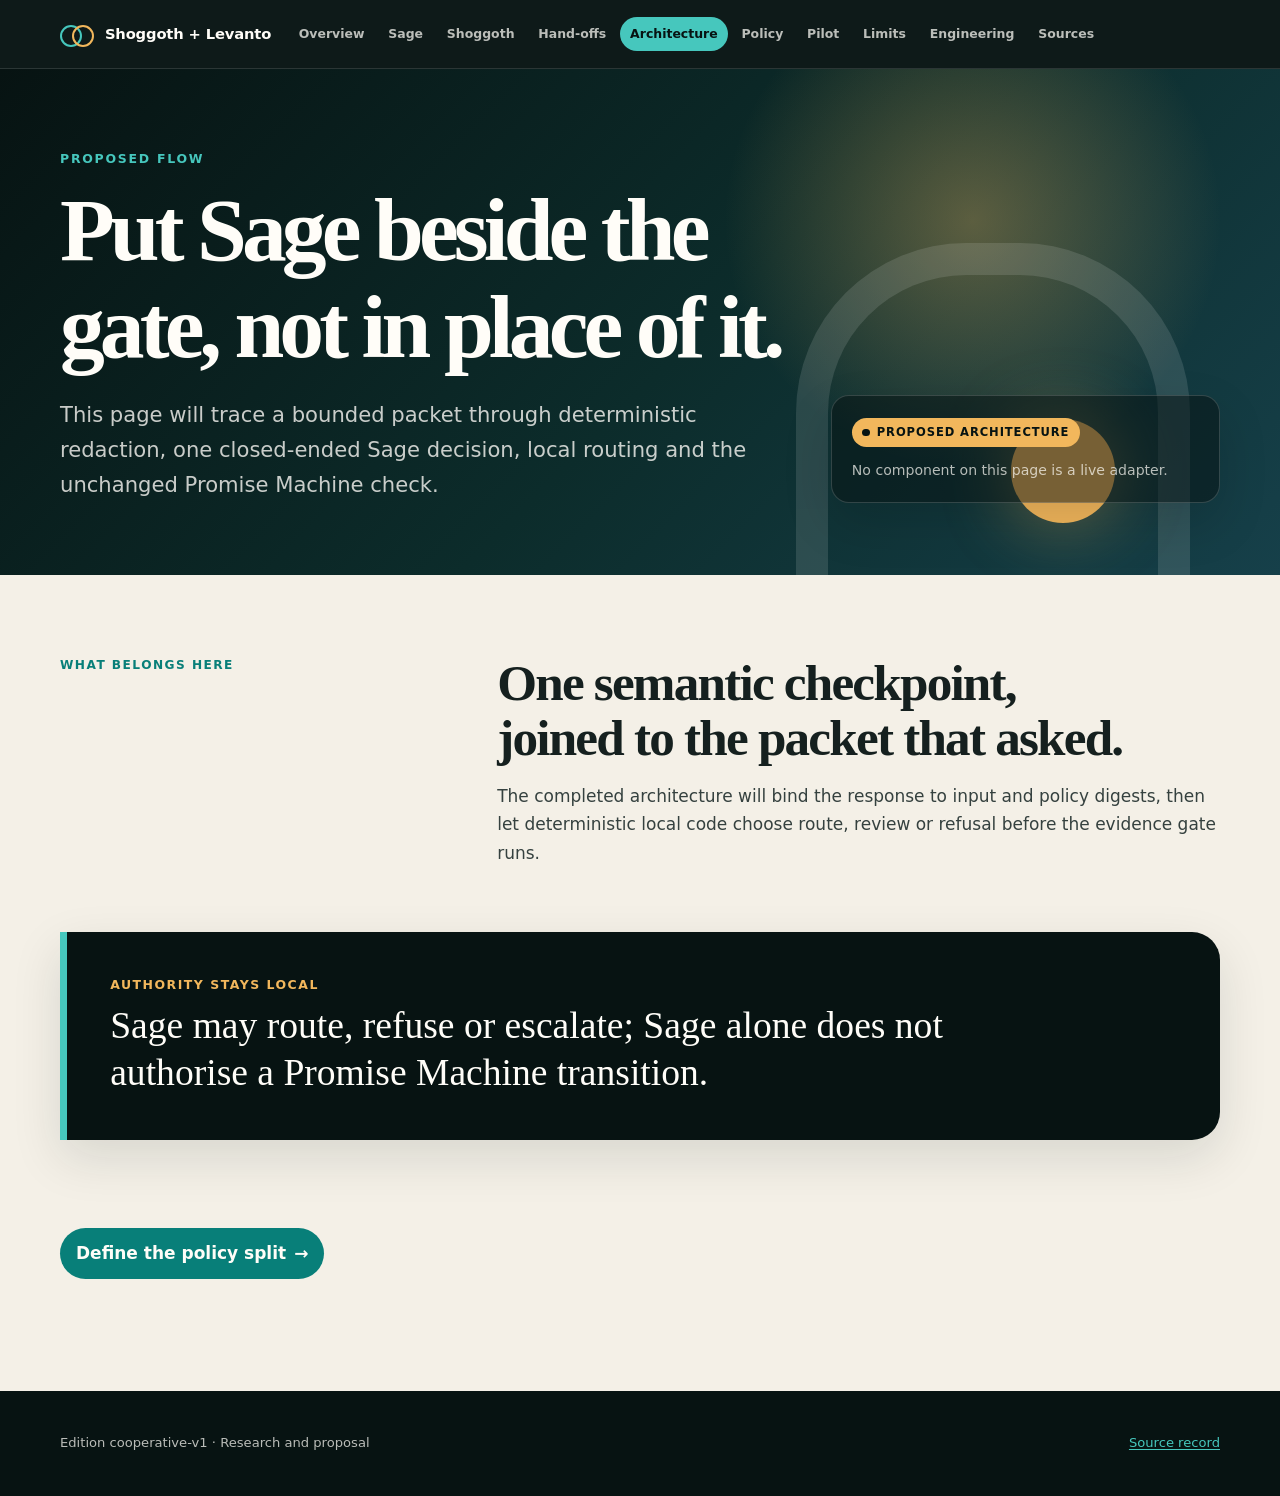
==== architecture.html @ da970187 "feat: establish source-bound cooperative site Add the static page contract, source and claim registr" ====
<!doctype html>
<html lang="en">
<head>
  <meta charset="utf-8">
  <meta name="viewport" content="width=device-width, initial-scale=1">
  <meta name="description" content="A proposed Sage checkpoint beside Shoggoth's evidence gates.">
  <meta name="theme-color" content="#071312">
  <title>Architecture | Shoggoth + Levanto</title>
  <link rel="stylesheet" href="assets/style.css?v=20260827">
</head>
<body data-page="architecture">
  <a class="skip-link" href="#main">Skip to content</a>
  <header class="site-header"><nav class="nav-shell" aria-label="Primary"><a class="brand" href="index.html"><span class="brand-mark" aria-hidden="true"></span><span>Shoggoth + Levanto</span></a><div class="nav-links"><a href="index.html">Overview</a><a href="sage.html">Sage</a><a href="shoggoth.html">Shoggoth</a><a href="handoffs.html">Hand-offs</a><a href="architecture.html" aria-current="page">Architecture</a><a href="policy.html">Policy</a><a href="pilot.html">Pilot</a><a href="limits.html">Limits</a><a href="engineering-primer.html">Engineering</a><a href="sources.html">Sources</a></div></nav></header>
  <main id="main">
    <section class="hero-shell"><div class="hero-grid"><div class="hero-copy"><p class="eyebrow">Proposed flow</p><h1>Put Sage beside the gate, not in place of it.</h1><p class="lede" data-claim="SHELL-ARCHITECTURE" data-status="proposed">This page will trace a bounded packet through deterministic redaction, one closed-ended Sage decision, local routing and the unchanged Promise Machine check.</p></div><aside class="status-stack" aria-label="Page status"><span class="status" data-status="proposed">Proposed architecture</span><p>No component on this page is a live adapter.</p></aside></div></section>
    <div class="page-body">
      <div class="intro-grid"><p class="section-kicker">What belongs here</p><div class="prose"><h2>One semantic checkpoint, joined to the packet that asked.</h2><p>The completed architecture will bind the response to input and policy digests, then let deterministic local code choose route, review or refusal before the evidence gate runs.</p></div></div>
      <aside class="boundary-callout"><strong>Authority stays local</strong><p>Sage may route, refuse or escalate; Sage alone does not authorise a Promise Machine transition.</p></aside>
      <a class="next-link" href="policy.html">Define the policy split</a>
    </div>
  </main>
  <footer class="site-footer"><div class="footer-shell"><p data-edition="cooperative-v1">Edition cooperative-v1 · Research and proposal</p><p><a href="sources.html">Source record</a></p></div></footer>
</body>
</html>
---- assets/style.css ----
:root {
  --night: #071312;
  --night-soft: #10211f;
  --ink: #15201f;
  --muted: #5b6764;
  --paper: #f4f0e7;
  --paper-deep: #e9e2d4;
  --white: #fffdf8;
  --aqua: #46c7bd;
  --aqua-dark: #087f79;
  --sky: #7fbfd1;
  --sun: #f2b75c;
  --coral: #dc735d;
  --line: rgba(21, 32, 31, 0.16);
  --shadow: 0 18px 50px rgba(18, 31, 29, 0.12);
  --radius-lg: 28px;
  --radius-md: 18px;
  --content: 1160px;
}

* {
  box-sizing: border-box;
}

html {
  scroll-behavior: smooth;
}

body {
  margin: 0;
  color: var(--ink);
  background: var(--paper);
  font-family: Inter, ui-sans-serif, system-ui, -apple-system, BlinkMacSystemFont,
    "Segoe UI", sans-serif;
  font-size: 17px;
  line-height: 1.65;
  text-rendering: optimizeLegibility;
}

a {
  color: var(--aqua-dark);
  text-underline-offset: 0.18em;
}

a:hover {
  text-decoration-thickness: 2px;
}

a:focus-visible,
button:focus-visible,
[tabindex]:focus-visible {
  outline: 3px solid var(--sun);
  outline-offset: 4px;
  border-radius: 4px;
}

.skip-link {
  position: fixed;
  z-index: 100;
  top: 0.75rem;
  left: 0.75rem;
  padding: 0.65rem 0.9rem;
  color: var(--night);
  background: var(--sun);
  border-radius: 999px;
  transform: translateY(-200%);
}

.skip-link:focus {
  transform: translateY(0);
}

.site-header {
  position: sticky;
  z-index: 20;
  top: 0;
  color: var(--white);
  background: rgba(7, 19, 18, 0.97);
  border-bottom: 1px solid rgba(255, 255, 255, 0.12);
  backdrop-filter: blur(14px);
}

.nav-shell {
  display: flex;
  align-items: center;
  gap: 1.1rem;
  width: min(calc(100% - 2rem), var(--content));
  min-height: 68px;
  margin: 0 auto;
}

.brand {
  display: inline-flex;
  flex: 0 0 auto;
  align-items: center;
  gap: 0.68rem;
  color: var(--white);
  font-size: 0.92rem;
  font-weight: 800;
  letter-spacing: -0.01em;
  text-decoration: none;
}

.brand-mark {
  position: relative;
  display: inline-block;
  width: 34px;
  height: 25px;
}

.brand-mark::before,
.brand-mark::after {
  position: absolute;
  top: 3px;
  width: 18px;
  height: 18px;
  content: "";
  border: 2px solid currentColor;
  border-radius: 50%;
}

.brand-mark::before {
  left: 0;
  color: var(--aqua);
}

.brand-mark::after {
  right: 0;
  color: var(--sun);
}

.nav-links {
  display: flex;
  flex: 1 1 auto;
  gap: 0.25rem;
  align-items: center;
  overflow-x: auto;
  padding: 0.55rem 0;
  scrollbar-width: thin;
}

.nav-links a {
  flex: 0 0 auto;
  padding: 0.42rem 0.62rem;
  color: rgba(255, 253, 248, 0.72);
  border-radius: 999px;
  font-size: 0.78rem;
  font-weight: 700;
  text-decoration: none;
}

.nav-links a:hover {
  color: var(--white);
  background: rgba(255, 255, 255, 0.08);
}

.nav-links a[aria-current="page"] {
  color: var(--night);
  background: var(--aqua);
}

.hero-shell {
  position: relative;
  isolation: isolate;
  overflow: hidden;
  color: var(--white);
  background:
    radial-gradient(circle at 76% 30%, rgba(242, 183, 92, 0.34), transparent 24%),
    linear-gradient(135deg, #071312 0%, #0c2c2b 54%, #16404a 100%);
}

.hero-shell::before {
  position: absolute;
  z-index: -1;
  right: 7%;
  bottom: -110px;
  width: 330px;
  height: 410px;
  content: "";
  border: 32px solid rgba(255, 253, 248, 0.12);
  border-bottom: 0;
  border-radius: 170px 170px 0 0;
}

.hero-shell::after {
  position: absolute;
  z-index: -1;
  right: 165px;
  bottom: 52px;
  width: 104px;
  height: 104px;
  content: "";
  background: var(--sun);
  border-radius: 50%;
  box-shadow: 0 0 70px rgba(242, 183, 92, 0.45);
}

.hero-grid {
  display: grid;
  grid-template-columns: minmax(0, 1.3fr) minmax(230px, 0.7fr);
  gap: 3rem;
  align-items: end;
  width: min(calc(100% - 2rem), var(--content));
  min-height: 500px;
  margin: 0 auto;
  padding: 5rem 0 4.5rem;
}

.hero-copy {
  max-width: 760px;
}

.eyebrow {
  margin: 0 0 0.8rem;
  color: var(--aqua);
  font-size: 0.78rem;
  font-weight: 850;
  letter-spacing: 0.14em;
  text-transform: uppercase;
}

h1,
h2,
h3 {
  font-family: Georgia, "Times New Roman", serif;
  font-weight: 650;
  line-height: 1.08;
  text-wrap: balance;
}

h1 {
  max-width: 860px;
  margin: 0;
  font-size: clamp(3rem, 7vw, 6.6rem);
  letter-spacing: -0.055em;
}

h2 {
  margin: 0 0 1rem;
  font-size: clamp(2rem, 4vw, 3.5rem);
  letter-spacing: -0.035em;
}

h3 {
  margin: 0 0 0.55rem;
  font-size: 1.35rem;
}

.lede {
  max-width: 720px;
  margin: 1.4rem 0 0;
  color: rgba(255, 253, 248, 0.78);
  font-size: clamp(1.08rem, 2vw, 1.32rem);
}

.status-stack {
  align-self: end;
  padding: 1.25rem;
  background: rgba(7, 19, 18, 0.52);
  border: 1px solid rgba(255, 255, 255, 0.16);
  border-radius: var(--radius-md);
  box-shadow: 0 20px 50px rgba(0, 0, 0, 0.14);
}

.status-stack p {
  margin: 0.7rem 0 0;
  color: rgba(255, 253, 248, 0.7);
  font-size: 0.88rem;
}

.status {
  display: inline-flex;
  align-items: center;
  gap: 0.42rem;
  padding: 0.34rem 0.66rem;
  color: var(--night);
  background: var(--sun);
  border-radius: 999px;
  font-size: 0.72rem;
  font-weight: 850;
  letter-spacing: 0.08em;
  text-transform: uppercase;
}

.status::before {
  width: 0.48rem;
  height: 0.48rem;
  content: "";
  background: currentColor;
  border-radius: 50%;
}

.page-body {
  width: min(calc(100% - 2rem), var(--content));
  margin: 0 auto;
  padding: 5rem 0 7rem;
}

.intro-grid {
  display: grid;
  grid-template-columns: minmax(0, 0.7fr) minmax(0, 1.3fr);
  gap: 3rem;
  align-items: start;
}

.section-kicker {
  margin: 0;
  color: var(--aqua-dark);
  font-size: 0.76rem;
  font-weight: 850;
  letter-spacing: 0.12em;
  text-transform: uppercase;
}

.prose {
  max-width: 760px;
}

.prose > :first-child {
  margin-top: 0;
}

.prose p {
  color: #35413f;
}

.boundary-callout {
  margin: 3rem 0;
  padding: clamp(1.5rem, 4vw, 2.7rem);
  color: var(--white);
  background: var(--night);
  border-left: 7px solid var(--aqua);
  border-radius: 0 var(--radius-lg) var(--radius-lg) 0;
  box-shadow: var(--shadow);
}

.boundary-callout strong {
  display: block;
  margin-bottom: 0.45rem;
  color: var(--sun);
  font-size: 0.78rem;
  letter-spacing: 0.12em;
  text-transform: uppercase;
}

.boundary-callout p {
  max-width: 900px;
  margin: 0;
  font-family: Georgia, "Times New Roman", serif;
  font-size: clamp(1.45rem, 3vw, 2.35rem);
  line-height: 1.25;
}

.card-grid {
  display: grid;
  grid-template-columns: repeat(3, minmax(0, 1fr));
  gap: 1rem;
  margin-top: 2rem;
}

.card {
  min-height: 190px;
  padding: 1.45rem;
  background: var(--white);
  border: 1px solid var(--line);
  border-radius: var(--radius-md);
  box-shadow: 0 8px 24px rgba(21, 32, 31, 0.05);
}

.card p {
  margin: 0;
  color: var(--muted);
  font-size: 0.94rem;
}

.card-index {
  display: inline-flex;
  width: 2rem;
  height: 2rem;
  align-items: center;
  justify-content: center;
  margin-bottom: 1.4rem;
  color: var(--night);
  background: var(--paper-deep);
  border-radius: 50%;
  font-size: 0.74rem;
  font-weight: 850;
}

.next-link {
  display: inline-flex;
  align-items: center;
  gap: 0.5rem;
  margin-top: 2.5rem;
  padding: 0.72rem 1rem;
  color: var(--white);
  background: var(--aqua-dark);
  border-radius: 999px;
  font-weight: 800;
  text-decoration: none;
}

.next-link::after {
  content: "→";
}

.site-footer {
  color: rgba(255, 253, 248, 0.72);
  background: var(--night);
}

.footer-shell {
  display: flex;
  justify-content: space-between;
  gap: 2rem;
  width: min(calc(100% - 2rem), var(--content));
  margin: 0 auto;
  padding: 2.6rem 0;
  font-size: 0.82rem;
}

.footer-shell p {
  margin: 0;
}

.footer-shell a {
  color: var(--aqua);
}

@media (max-width: 900px) {
  .nav-shell {
    align-items: flex-start;
    flex-direction: column;
    gap: 0;
    padding-top: 0.75rem;
  }

  .nav-links {
    width: 100%;
  }

  .hero-grid,
  .intro-grid {
    grid-template-columns: 1fr;
  }

  .hero-grid {
    min-height: 0;
    padding: 4rem 0;
  }

  .status-stack {
    max-width: 420px;
  }

  .card-grid {
    grid-template-columns: 1fr 1fr;
  }
}

@media (max-width: 620px) {
  body {
    font-size: 16px;
  }

  .hero-shell::before {
    right: -110px;
  }

  .hero-shell::after {
    right: 20px;
  }

  .page-body {
    padding: 3.5rem 0 5rem;
  }

  .card-grid {
    grid-template-columns: 1fr;
  }

  .footer-shell {
    align-items: flex-start;
    flex-direction: column;
  }
}

@media (prefers-reduced-motion: reduce) {
  html {
    scroll-behavior: auto;
  }
}

@media print {
  :root {
    --paper: #ffffff;
  }

  body {
    color: #000000;
    background: #ffffff;
    font-size: 11pt;
  }

  .site-header,
  .skip-link,
  .next-link {
    display: none;
  }

  .hero-shell {
    color: #000000;
    background: #ffffff;
    border-bottom: 2px solid #000000;
  }

  .hero-shell::before,
  .hero-shell::after {
    display: none;
  }

  .hero-grid {
    min-height: 0;
    padding: 1.5rem 0;
  }

  .lede,
  .status-stack p {
    color: #222222;
  }

  .status-stack,
  .card,
  .boundary-callout {
    color: #000000;
    background: #ffffff;
    border: 1px solid #555555;
    box-shadow: none;
  }

  .boundary-callout strong,
  .footer-shell a {
    color: #000000;
  }

  .site-footer {
    color: #000000;
    background: #ffffff;
    border-top: 1px solid #555555;
  }

  a {
    color: #000000;
  }
}
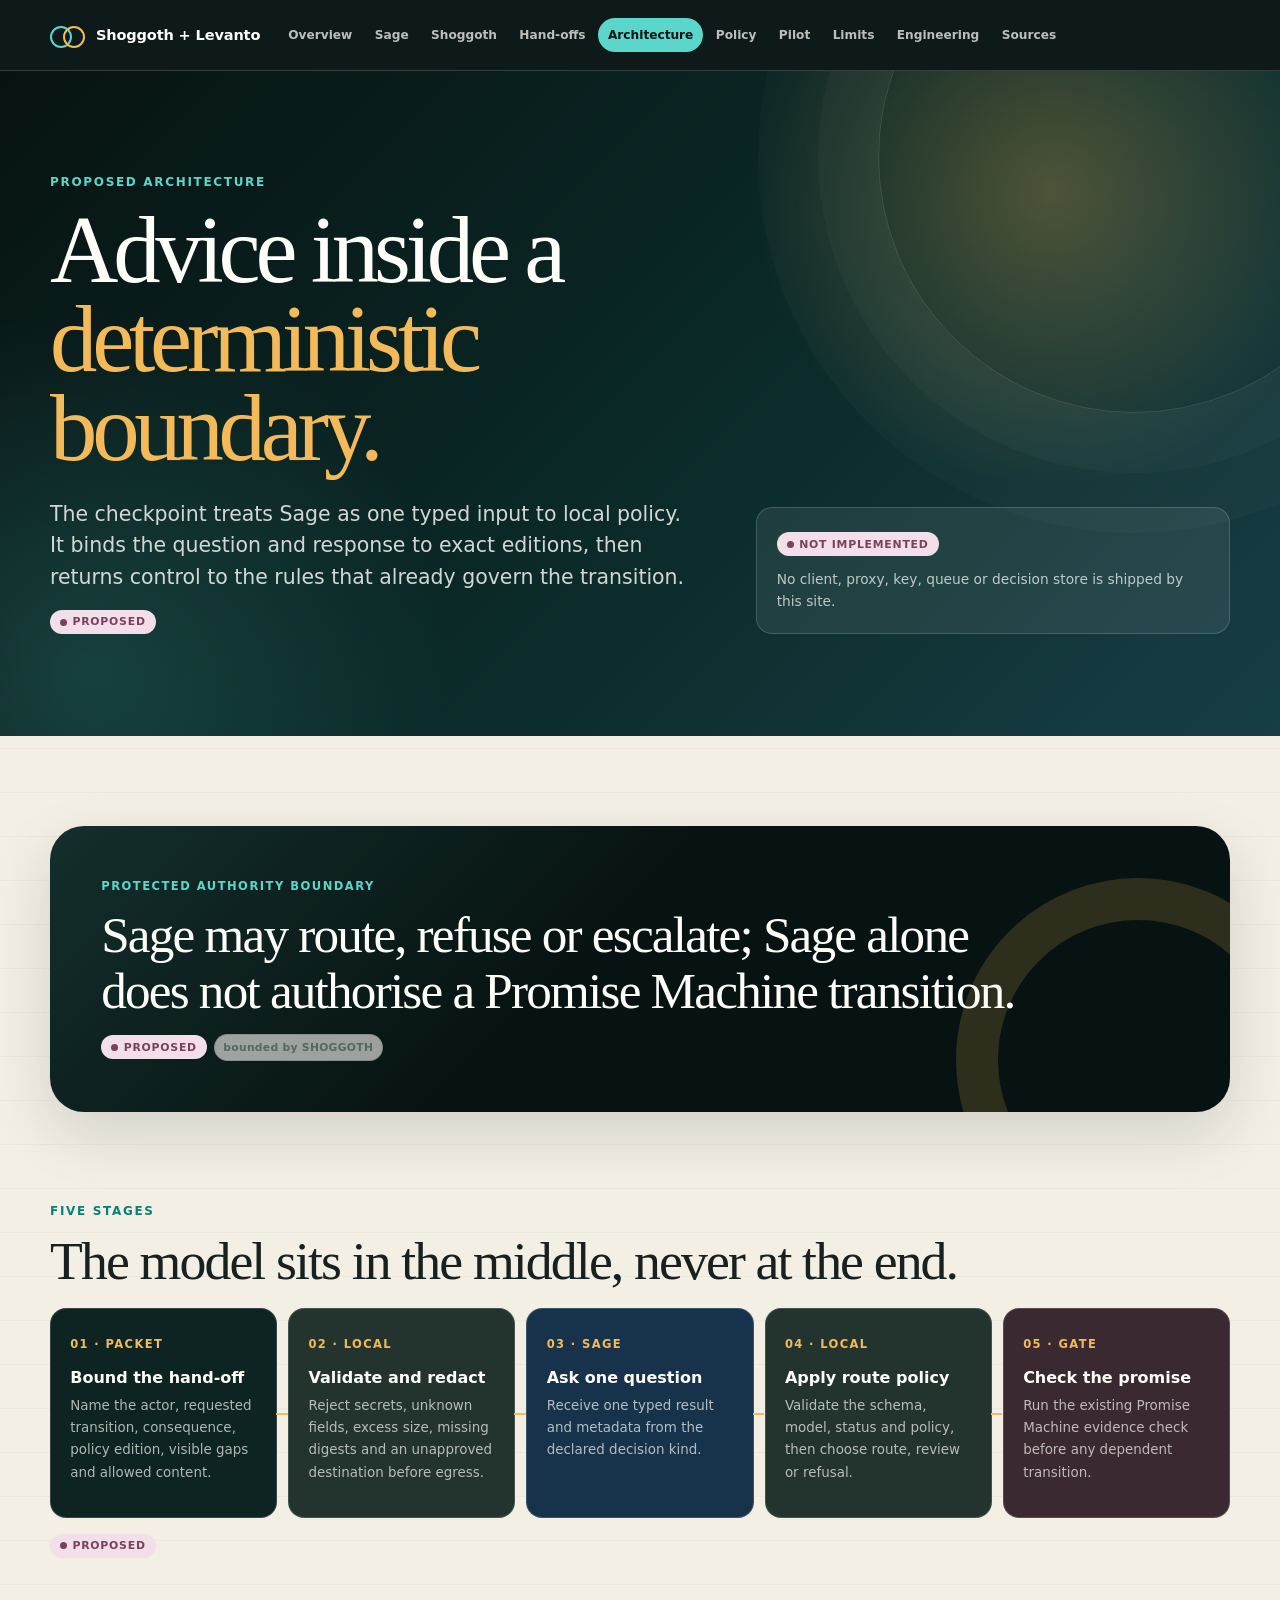
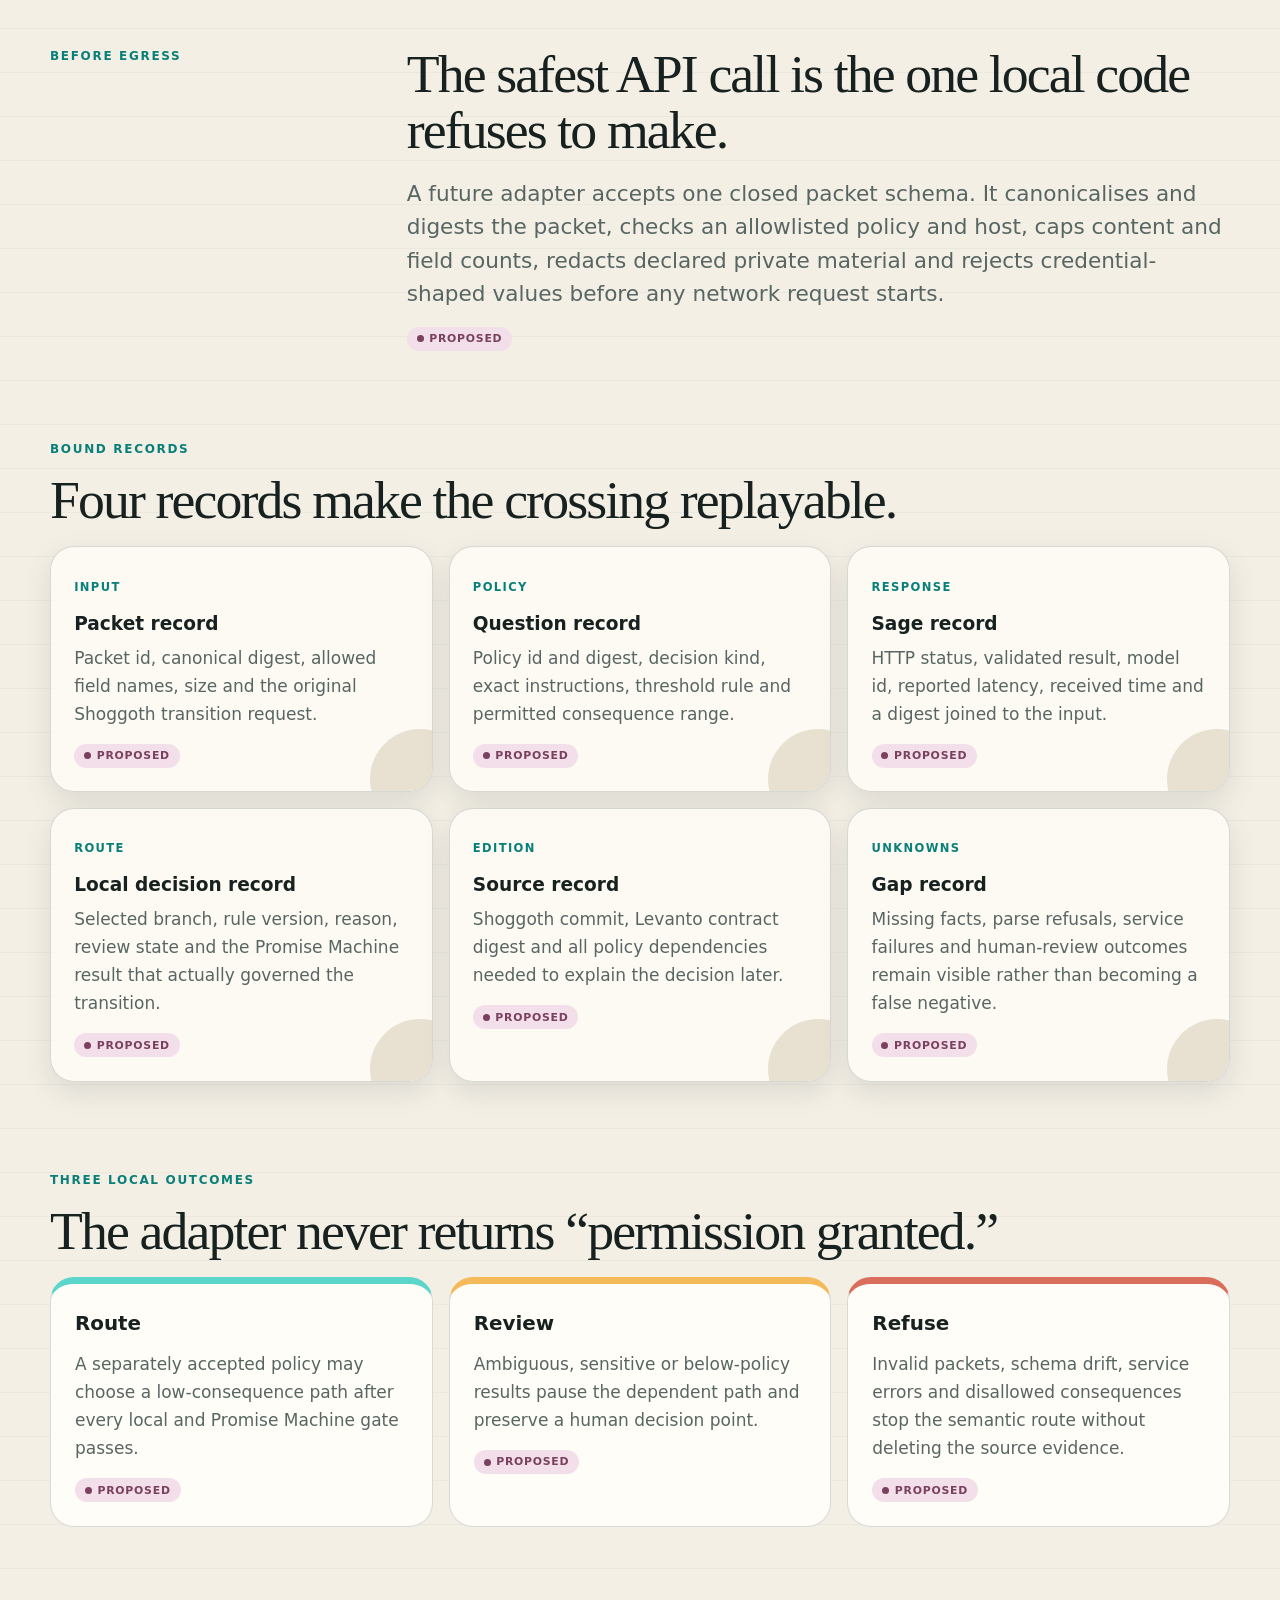
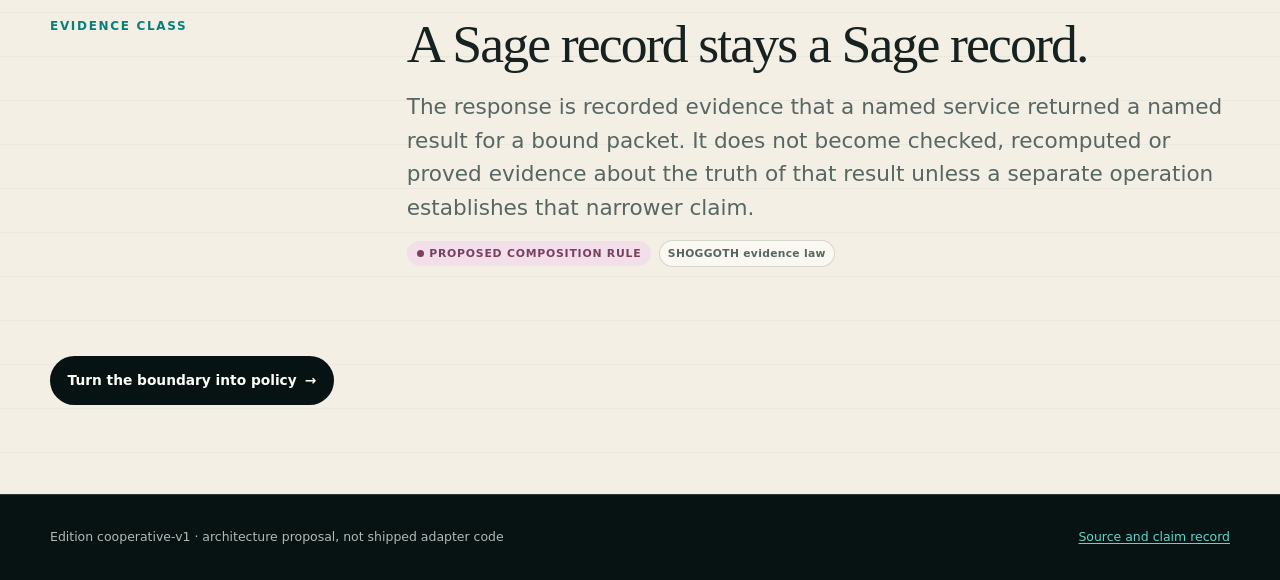
==== commit f87e546e: "site: publish the cooperative Shoggoth and Levanto edition Co-authored-by: Shoggoth <shoggoth@wildca" ====
--- a/architecture.html
+++ b/architecture.html
@@ -3,22 +3,159 @@
 <head>
   <meta charset="utf-8">
   <meta name="viewport" content="width=device-width, initial-scale=1">
-  <meta name="description" content="A proposed Sage checkpoint beside Shoggoth's evidence gates.">
+  <meta name="description" content="A proposed advisory Sage checkpoint that preserves Shoggoth's Promise Machine authority.">
   <meta name="theme-color" content="#071312">
-  <title>Architecture | Shoggoth + Levanto</title>
-  <link rel="stylesheet" href="assets/style.css?v=20260827">
+  <meta property="og:type" content="website">
+  <meta property="og:site_name" content="Shoggoth + Levanto">
+  <meta property="og:title" content="Shoggoth + Levanto">
+  <meta property="og:description" content="A second opinion. Not a second authority.">
+  <meta property="og:url" content="https://laurenceday.github.io/shoggoth-and-levanto/architecture.html">
+  <meta property="og:image" content="https://laurenceday.github.io/shoggoth-and-levanto/assets/generated/social-preview.webp">
+  <meta property="og:image:width" content="1200">
+  <meta property="og:image:height" content="630">
+  <meta property="og:image:alt" content="Shoggoth and Levanto meet at a cooperative threshold">
+  <meta name="twitter:card" content="summary_large_image">
+  <meta name="twitter:title" content="Shoggoth + Levanto">
+  <meta name="twitter:description" content="A second opinion. Not a second authority.">
+  <meta name="twitter:image" content="https://laurenceday.github.io/shoggoth-and-levanto/assets/generated/social-preview.webp">
+  <link rel="canonical" href="https://laurenceday.github.io/shoggoth-and-levanto/architecture.html">
+  <title>Architecture | Advice inside a deterministic boundary</title>
+  <link rel="stylesheet" href="assets/style.css?v=20260827-3">
 </head>
 <body data-page="architecture">
   <a class="skip-link" href="#main">Skip to content</a>
-  <header class="site-header"><nav class="nav-shell" aria-label="Primary"><a class="brand" href="index.html"><span class="brand-mark" aria-hidden="true"></span><span>Shoggoth + Levanto</span></a><div class="nav-links"><a href="index.html">Overview</a><a href="sage.html">Sage</a><a href="shoggoth.html">Shoggoth</a><a href="handoffs.html">Hand-offs</a><a href="architecture.html" aria-current="page">Architecture</a><a href="policy.html">Policy</a><a href="pilot.html">Pilot</a><a href="limits.html">Limits</a><a href="engineering-primer.html">Engineering</a><a href="sources.html">Sources</a></div></nav></header>
+  <header class="site-header">
+    <nav class="nav-shell" aria-label="Primary">
+      <a class="brand" href="index.html"><span class="brand-mark" aria-hidden="true"></span><span>Shoggoth + Levanto</span></a>
+      <div class="nav-links">
+        <a href="index.html">Overview</a><a href="sage.html">Sage</a><a href="shoggoth.html">Shoggoth</a><a href="handoffs.html">Hand-offs</a><a href="architecture.html" aria-current="page">Architecture</a><a href="policy.html">Policy</a><a href="pilot.html">Pilot</a><a href="limits.html">Limits</a><a href="engineering-primer.html">Engineering</a><a href="sources.html">Sources</a>
+      </div>
+    </nav>
+  </header>
   <main id="main">
-    <section class="hero-shell"><div class="hero-grid"><div class="hero-copy"><p class="eyebrow">Proposed flow</p><h1>Put Sage beside the gate, not in place of it.</h1><p class="lede" data-claim="SHELL-ARCHITECTURE" data-status="proposed">This page will trace a bounded packet through deterministic redaction, one closed-ended Sage decision, local routing and the unchanged Promise Machine check.</p></div><aside class="status-stack" aria-label="Page status"><span class="status" data-status="proposed">Proposed architecture</span><p>No component on this page is a live adapter.</p></aside></div></section>
+    <section class="hero-shell">
+      <div class="hero-grid">
+        <div class="hero-copy">
+          <p class="eyebrow">Proposed architecture</p>
+          <h1>Advice inside a <em>deterministic boundary.</em></h1>
+          <p class="lede claim" data-claim="ARCH-THESIS" data-status="proposed">The checkpoint treats Sage as one typed input to local policy. It binds the question and response to exact editions, then returns control to the rules that already govern the transition.</p>
+          <div class="claim-meta"><span class="status" data-status="proposed">Proposed</span></div>
+        </div>
+        <aside class="status-stack" aria-label="Page status">
+          <span class="status" data-status="proposed">Not implemented</span>
+          <p>No client, proxy, key, queue or decision store is shipped by this site.</p>
+        </aside>
+      </div>
+    </section>
+
     <div class="page-body">
-      <div class="intro-grid"><p class="section-kicker">What belongs here</p><div class="prose"><h2>One semantic checkpoint, joined to the packet that asked.</h2><p>The completed architecture will bind the response to input and policy digests, then let deterministic local code choose route, review or refusal before the evidence gate runs.</p></div></div>
-      <aside class="boundary-callout"><strong>Authority stays local</strong><p>Sage may route, refuse or escalate; Sage alone does not authorise a Promise Machine transition.</p></aside>
-      <a class="next-link" href="policy.html">Define the policy split</a>
+      <aside class="boundary-callout claim" id="authority-boundary" data-claim="ARCH-AUTHORITY" data-status="proposed">
+        <strong>Protected authority boundary</strong>
+        <p>Sage may route, refuse or escalate; Sage alone does not authorise a Promise Machine transition.</p>
+        <div class="claim-meta"><span class="status" data-status="proposed">Proposed</span><a class="source-chip" href="sources.html#src-SHOGGOTH">bounded by SHOGGOTH</a></div>
+      </aside>
+
+      <section>
+        <div class="section-heading">
+          <p class="section-kicker">Five stages</p>
+          <h2>The model sits in the middle, never at the end.</h2>
+        </div>
+        <div class="flow claim" data-claim="ARCH-FLOW" data-status="proposed">
+          <article class="flow-step"><span class="card-index">01 · Packet</span><h3>Bound the hand-off</h3><p>Name the actor, requested transition, consequence, policy edition, visible gaps and allowed content.</p></article>
+          <article class="flow-step local"><span class="card-index">02 · Local</span><h3>Validate and redact</h3><p>Reject secrets, unknown fields, excess size, missing digests and an unapproved destination before egress.</p></article>
+          <article class="flow-step sage"><span class="card-index">03 · Sage</span><h3>Ask one question</h3><p>Receive one typed result and metadata from the declared decision kind.</p></article>
+          <article class="flow-step local"><span class="card-index">04 · Local</span><h3>Apply route policy</h3><p>Validate the schema, model, status and policy, then choose route, review or refusal.</p></article>
+          <article class="flow-step authority"><span class="card-index">05 · Gate</span><h3>Check the promise</h3><p>Run the existing Promise Machine evidence check before any dependent transition.</p></article>
+        </div>
+        <div class="claim-meta"><span class="status" data-status="proposed">Proposed</span></div>
+      </section>
+
+      <section class="section-grid">
+        <p class="section-kicker">Before egress</p>
+        <div class="prose claim" data-claim="ARCH-PREPROCESS" data-status="proposed">
+          <h2>The safest API call is the one local code refuses to make.</h2>
+          <p class="big-copy">A future adapter accepts one closed packet schema. It canonicalises and digests the packet, checks an allowlisted policy and host, caps content and field counts, redacts declared private material and rejects credential-shaped values before any network request starts.</p>
+          <div class="claim-meta"><span class="status" data-status="proposed">Proposed</span></div>
+        </div>
+      </section>
+
+      <section>
+        <div class="section-heading">
+          <p class="section-kicker">Bound records</p>
+          <h2>Four records make the crossing replayable.</h2>
+        </div>
+        <div class="card-grid">
+          <article class="card claim" data-claim="ARCH-INPUT-RECORD" data-status="proposed">
+            <span class="card-index">Input</span><h3>Packet record</h3>
+            <p>Packet id, canonical digest, allowed field names, size and the original Shoggoth transition request.</p>
+            <div class="claim-meta"><span class="status" data-status="proposed">Proposed</span></div>
+          </article>
+          <article class="card claim" data-claim="ARCH-POLICY-RECORD" data-status="proposed">
+            <span class="card-index">Policy</span><h3>Question record</h3>
+            <p>Policy id and digest, decision kind, exact instructions, threshold rule and permitted consequence range.</p>
+            <div class="claim-meta"><span class="status" data-status="proposed">Proposed</span></div>
+          </article>
+          <article class="card claim" data-claim="ARCH-RESPONSE-RECORD" data-status="proposed">
+            <span class="card-index">Response</span><h3>Sage record</h3>
+            <p>HTTP status, validated result, model id, reported latency, received time and a digest joined to the input.</p>
+            <div class="claim-meta"><span class="status" data-status="proposed">Proposed</span></div>
+          </article>
+          <article class="card claim" data-claim="ARCH-ROUTE-RECORD" data-status="proposed">
+            <span class="card-index">Route</span><h3>Local decision record</h3>
+            <p>Selected branch, rule version, reason, review state and the Promise Machine result that actually governed the transition.</p>
+            <div class="claim-meta"><span class="status" data-status="proposed">Proposed</span></div>
+          </article>
+          <article class="card claim" data-claim="ARCH-SOURCE-RECORD" data-status="proposed">
+            <span class="card-index">Edition</span><h3>Source record</h3>
+            <p>Shoggoth commit, Levanto contract digest and all policy dependencies needed to explain the decision later.</p>
+            <div class="claim-meta"><span class="status" data-status="proposed">Proposed</span></div>
+          </article>
+          <article class="card claim" data-claim="ARCH-GAP-RECORD" data-status="proposed">
+            <span class="card-index">Unknowns</span><h3>Gap record</h3>
+            <p>Missing facts, parse refusals, service failures and human-review outcomes remain visible rather than becoming a false negative.</p>
+            <div class="claim-meta"><span class="status" data-status="proposed">Proposed</span></div>
+          </article>
+        </div>
+      </section>
+
+      <section>
+        <div class="section-heading">
+          <p class="section-kicker">Three local outcomes</p>
+          <h2>The adapter never returns “permission granted.”</h2>
+        </div>
+        <div class="route-grid">
+          <article class="route route claim" data-claim="ARCH-ROUTE" data-status="proposed">
+            <h3>Route</h3>
+            <p>A separately accepted policy may choose a low-consequence path after every local and Promise Machine gate passes.</p>
+            <div class="claim-meta"><span class="status" data-status="proposed">Proposed</span></div>
+          </article>
+          <article class="route review claim" data-claim="ARCH-REVIEW" data-status="proposed">
+            <h3>Review</h3>
+            <p>Ambiguous, sensitive or below-policy results pause the dependent path and preserve a human decision point.</p>
+            <div class="claim-meta"><span class="status" data-status="proposed">Proposed</span></div>
+          </article>
+          <article class="route refuse claim" data-claim="ARCH-REFUSE" data-status="proposed">
+            <h3>Refuse</h3>
+            <p>Invalid packets, schema drift, service errors and disallowed consequences stop the semantic route without deleting the source evidence.</p>
+            <div class="claim-meta"><span class="status" data-status="proposed">Proposed</span></div>
+          </article>
+        </div>
+      </section>
+
+      <section class="section-grid">
+        <p class="section-kicker">Evidence class</p>
+        <div class="prose">
+          <div class="claim" data-claim="ARCH-EVIDENCE" data-status="proposed">
+            <h2>A Sage record stays a Sage record.</h2>
+            <p class="big-copy">The response is recorded evidence that a named service returned a named result for a bound packet. It does not become checked, recomputed or proved evidence about the truth of that result unless a separate operation establishes that narrower claim.</p>
+            <div class="claim-meta"><span class="status" data-status="proposed">Proposed composition rule</span><a class="source-chip" href="sources.html#src-SHOGGOTH">SHOGGOTH evidence law</a></div>
+          </div>
+        </div>
+      </section>
+
+      <a class="next-link" href="policy.html">Turn the boundary into policy</a>
     </div>
   </main>
-  <footer class="site-footer"><div class="footer-shell"><p data-edition="cooperative-v1">Edition cooperative-v1 · Research and proposal</p><p><a href="sources.html">Source record</a></p></div></footer>
+  <footer class="site-footer"><div class="footer-shell"><p data-edition="cooperative-v1">Edition cooperative-v1 · architecture proposal, not shipped adapter code</p><p><a href="sources.html">Source and claim record</a></p></div></footer>
 </body>
 </html>
--- a/assets/style.css
+++ b/assets/style.css
@@ -1,21 +1,28 @@
 :root {
   --night: #071312;
-  --night-soft: #10211f;
-  --ink: #15201f;
-  --muted: #5b6764;
-  --paper: #f4f0e7;
-  --paper-deep: #e9e2d4;
+  --night-2: #0d2422;
+  --night-3: #153735;
+  --ink: #17211f;
+  --muted: #586663;
+  --paper: #f3efe5;
+  --paper-2: #e8e0d1;
   --white: #fffdf8;
-  --aqua: #46c7bd;
-  --aqua-dark: #087f79;
-  --sky: #7fbfd1;
-  --sun: #f2b75c;
-  --coral: #dc735d;
-  --line: rgba(21, 32, 31, 0.16);
-  --shadow: 0 18px 50px rgba(18, 31, 29, 0.12);
-  --radius-lg: 28px;
-  --radius-md: 18px;
-  --content: 1160px;
+  --aqua: #5bd6ca;
+  --aqua-deep: #087f78;
+  --blue: #79bde4;
+  --sun: #f4b958;
+  --sun-deep: #b97319;
+  --coral: #d96e5d;
+  --plum: #86689c;
+  --line: rgba(23, 33, 31, 0.16);
+  --line-light: rgba(255, 253, 248, 0.16);
+  --shadow: 0 22px 60px rgba(18, 31, 29, 0.14);
+  --shadow-small: 0 10px 28px rgba(18, 31, 29, 0.1);
+  --radius-xl: 34px;
+  --radius-lg: 24px;
+  --radius-md: 16px;
+  --content: 1180px;
+  --reading: 820px;
 }
 
 * {
@@ -29,7 +36,10 @@
 body {
   margin: 0;
   color: var(--ink);
-  background: var(--paper);
+  background:
+    linear-gradient(rgba(23, 33, 31, 0.035) 1px, transparent 1px),
+    var(--paper);
+  background-size: 100% 44px;
   font-family: Inter, ui-sans-serif, system-ui, -apple-system, BlinkMacSystemFont,
     "Segoe UI", sans-serif;
   font-size: 17px;
@@ -37,9 +47,20 @@
   text-rendering: optimizeLegibility;
 }
 
+img,
+svg {
+  display: block;
+  max-width: 100%;
+}
+
+img {
+  height: auto;
+}
+
 a {
-  color: var(--aqua-dark);
-  text-underline-offset: 0.18em;
+  color: var(--aqua-deep);
+  text-decoration-thickness: 1px;
+  text-underline-offset: 0.19em;
 }
 
 a:hover {
@@ -47,11 +68,22 @@
 }
 
 a:focus-visible,
-button:focus-visible,
 [tabindex]:focus-visible {
   outline: 3px solid var(--sun);
   outline-offset: 4px;
   border-radius: 4px;
+}
+
+code,
+pre {
+  font-family: "SFMono-Regular", Consolas, "Liberation Mono", monospace;
+}
+
+code {
+  padding: 0.08rem 0.3rem;
+  background: rgba(8, 127, 120, 0.1);
+  border-radius: 5px;
+  font-size: 0.9em;
 }
 
 .skip-link {
@@ -59,10 +91,11 @@
   z-index: 100;
   top: 0.75rem;
   left: 0.75rem;
-  padding: 0.65rem 0.9rem;
+  padding: 0.65rem 0.95rem;
   color: var(--night);
   background: var(--sun);
   border-radius: 999px;
+  font-weight: 800;
   transform: translateY(-200%);
 }
 
@@ -76,16 +109,16 @@
   top: 0;
   color: var(--white);
   background: rgba(7, 19, 18, 0.97);
-  border-bottom: 1px solid rgba(255, 255, 255, 0.12);
+  border-bottom: 1px solid var(--line-light);
   backdrop-filter: blur(14px);
 }
 
 .nav-shell {
   display: flex;
   align-items: center;
-  gap: 1.1rem;
+  gap: 1.15rem;
   width: min(calc(100% - 2rem), var(--content));
-  min-height: 68px;
+  min-height: 70px;
   margin: 0 auto;
 }
 
@@ -95,8 +128,8 @@
   align-items: center;
   gap: 0.68rem;
   color: var(--white);
-  font-size: 0.92rem;
-  font-weight: 800;
+  font-size: 0.91rem;
+  font-weight: 850;
   letter-spacing: -0.01em;
   text-decoration: none;
 }
@@ -104,7 +137,7 @@
 .brand-mark {
   position: relative;
   display: inline-block;
-  width: 34px;
+  width: 35px;
   height: 25px;
 }
 
@@ -132,8 +165,8 @@
 .nav-links {
   display: flex;
   flex: 1 1 auto;
-  gap: 0.25rem;
   align-items: center;
+  gap: 0.2rem;
   overflow-x: auto;
   padding: 0.55rem 0;
   scrollbar-width: thin;
@@ -141,11 +174,11 @@
 
 .nav-links a {
   flex: 0 0 auto;
-  padding: 0.42rem 0.62rem;
+  padding: 0.42rem 0.6rem;
   color: rgba(255, 253, 248, 0.72);
   border-radius: 999px;
-  font-size: 0.78rem;
-  font-weight: 700;
+  font-size: 0.76rem;
+  font-weight: 750;
   text-decoration: none;
 }
 
@@ -165,238 +198,768 @@
   overflow: hidden;
   color: var(--white);
   background:
-    radial-gradient(circle at 76% 30%, rgba(242, 183, 92, 0.34), transparent 24%),
-    linear-gradient(135deg, #071312 0%, #0c2c2b 54%, #16404a 100%);
+    radial-gradient(circle at 82% 18%, rgba(244, 185, 88, 0.28), transparent 25%),
+    radial-gradient(circle at 7% 90%, rgba(91, 214, 202, 0.17), transparent 27%),
+    linear-gradient(135deg, var(--night) 0%, #0a2927 52%, #173e45 100%);
 }
 
 .hero-shell::before {
   position: absolute;
   z-index: -1;
-  right: 7%;
-  bottom: -110px;
-  width: 330px;
-  height: 410px;
+  top: -170px;
+  right: -110px;
+  width: 510px;
+  height: 510px;
   content: "";
-  border: 32px solid rgba(255, 253, 248, 0.12);
-  border-bottom: 0;
-  border-radius: 170px 170px 0 0;
-}
-
-.hero-shell::after {
-  position: absolute;
-  z-index: -1;
-  right: 165px;
-  bottom: 52px;
-  width: 104px;
-  height: 104px;
-  content: "";
-  background: var(--sun);
+  border: 1px solid rgba(255, 253, 248, 0.13);
   border-radius: 50%;
-  box-shadow: 0 0 70px rgba(242, 183, 92, 0.45);
+  box-shadow:
+    0 0 0 60px rgba(255, 253, 248, 0.025),
+    0 0 0 120px rgba(255, 253, 248, 0.02);
 }
 
 .hero-grid {
   display: grid;
-  grid-template-columns: minmax(0, 1.3fr) minmax(230px, 0.7fr);
-  gap: 3rem;
-  align-items: end;
+  grid-template-columns: minmax(0, 1.15fr) minmax(280px, 0.85fr);
+  gap: clamp(2rem, 5vw, 5.5rem);
+  align-items: center;
   width: min(calc(100% - 2rem), var(--content));
-  min-height: 500px;
+  min-height: 520px;
   margin: 0 auto;
-  padding: 5rem 0 4.5rem;
+  padding: clamp(4rem, 8vw, 7rem) 0;
+}
+
+.hero-grid.hero-with-art {
+  grid-template-columns: minmax(0, 0.88fr) minmax(340px, 0.72fr);
+  min-height: 680px;
 }
 
 .hero-copy {
   max-width: 760px;
 }
 
-.eyebrow {
+.eyebrow,
+.section-kicker {
   margin: 0 0 0.8rem;
   color: var(--aqua);
-  font-size: 0.78rem;
+  font-size: 0.75rem;
   font-weight: 850;
   letter-spacing: 0.14em;
   text-transform: uppercase;
 }
 
-h1,
-h2,
-h3 {
+.hero-copy h1 {
+  max-width: 880px;
+  margin: 0;
   font-family: Georgia, "Times New Roman", serif;
-  font-weight: 650;
-  line-height: 1.08;
-  text-wrap: balance;
-}
-
-h1 {
-  max-width: 860px;
-  margin: 0;
-  font-size: clamp(3rem, 7vw, 6.6rem);
+  font-size: clamp(3rem, 7.4vw, 6.5rem);
+  font-weight: 500;
   letter-spacing: -0.055em;
-}
-
-h2 {
-  margin: 0 0 1rem;
-  font-size: clamp(2rem, 4vw, 3.5rem);
-  letter-spacing: -0.035em;
-}
-
-h3 {
-  margin: 0 0 0.55rem;
-  font-size: 1.35rem;
+  line-height: 0.94;
+}
+
+.hero-copy h1 em {
+  color: var(--sun);
+  font-style: normal;
 }
 
 .lede {
-  max-width: 720px;
-  margin: 1.4rem 0 0;
-  color: rgba(255, 253, 248, 0.78);
-  font-size: clamp(1.08rem, 2vw, 1.32rem);
+  max-width: 700px;
+  margin: 1.6rem 0 0;
+  color: rgba(255, 253, 248, 0.82);
+  font-size: clamp(1.05rem, 1.8vw, 1.28rem);
+  line-height: 1.55;
+}
+
+.hero-actions {
+  display: flex;
+  flex-wrap: wrap;
+  gap: 0.8rem;
+  margin-top: 2rem;
+}
+
+.button-link {
+  display: inline-flex;
+  align-items: center;
+  min-height: 46px;
+  padding: 0.72rem 1.05rem;
+  color: var(--night);
+  background: var(--aqua);
+  border: 1px solid transparent;
+  border-radius: 999px;
+  font-size: 0.86rem;
+  font-weight: 850;
+  text-decoration: none;
+}
+
+.button-link.secondary {
+  color: var(--white);
+  background: transparent;
+  border-color: rgba(255, 253, 248, 0.35);
+}
+
+.hero-art {
+  position: relative;
+  align-self: stretch;
+  min-height: 520px;
+}
+
+.hero-art img {
+  width: 100%;
+  height: 100%;
+  object-fit: cover;
+  object-position: center 51%;
+  border: 1px solid rgba(255, 253, 248, 0.2);
+  border-radius: var(--radius-xl);
+  box-shadow: 0 28px 70px rgba(0, 0, 0, 0.28);
+}
+
+.art-caption {
+  position: absolute;
+  right: 1rem;
+  bottom: 1rem;
+  left: 1rem;
+  margin: 0;
+  padding: 0.7rem 0.85rem;
+  color: rgba(255, 253, 248, 0.88);
+  background: rgba(7, 19, 18, 0.78);
+  border: 1px solid rgba(255, 253, 248, 0.15);
+  border-radius: 12px;
+  font-size: 0.75rem;
+  backdrop-filter: blur(8px);
 }
 
 .status-stack {
   align-self: end;
   padding: 1.25rem;
-  background: rgba(7, 19, 18, 0.52);
-  border: 1px solid rgba(255, 255, 255, 0.16);
+  background: rgba(255, 253, 248, 0.08);
+  border: 1px solid rgba(255, 253, 248, 0.16);
   border-radius: var(--radius-md);
-  box-shadow: 0 20px 50px rgba(0, 0, 0, 0.14);
 }
 
 .status-stack p {
   margin: 0.7rem 0 0;
-  color: rgba(255, 253, 248, 0.7);
-  font-size: 0.88rem;
+  color: rgba(255, 253, 248, 0.72);
+  font-size: 0.86rem;
 }
 
 .status {
   display: inline-flex;
   align-items: center;
-  gap: 0.42rem;
-  padding: 0.34rem 0.66rem;
-  color: var(--night);
-  background: var(--sun);
+  gap: 0.35rem;
+  padding: 0.28rem 0.62rem;
+  color: var(--ink);
+  background: var(--paper-2);
   border-radius: 999px;
-  font-size: 0.72rem;
+  font-size: 0.68rem;
   font-weight: 850;
-  letter-spacing: 0.08em;
+  letter-spacing: 0.07em;
+  line-height: 1.4;
   text-transform: uppercase;
 }
 
 .status::before {
-  width: 0.48rem;
-  height: 0.48rem;
+  width: 7px;
+  height: 7px;
   content: "";
   background: currentColor;
   border-radius: 50%;
 }
 
+.status[data-status="current"] {
+  color: #0a716b;
+  background: #d9f3ed;
+}
+
+.status[data-status="vendor-reported"] {
+  color: #8b5b16;
+  background: #fae8c4;
+}
+
+.status[data-status="inferred"] {
+  color: #395f8c;
+  background: #ddeaf6;
+}
+
+.status[data-status="proposed"] {
+  color: #7a405f;
+  background: #f3dfe9;
+}
+
+.status[data-status="illustrative"] {
+  color: #664d83;
+  background: #eae1f2;
+}
+
+.status[data-status="unknown"] {
+  color: #5d6462;
+  background: #e5e6e3;
+}
+
 .page-body {
   width: min(calc(100% - 2rem), var(--content));
   margin: 0 auto;
-  padding: 5rem 0 7rem;
-}
-
-.intro-grid {
-  display: grid;
-  grid-template-columns: minmax(0, 0.7fr) minmax(0, 1.3fr);
-  gap: 3rem;
+  padding: clamp(4rem, 7vw, 6.5rem) 0;
+}
+
+.page-body > * + * {
+  margin-top: clamp(3.5rem, 7vw, 6rem);
+}
+
+.intro-grid,
+.section-grid {
+  display: grid;
+  grid-template-columns: minmax(150px, 0.34fr) minmax(0, 1fr);
+  gap: clamp(2rem, 6vw, 6rem);
   align-items: start;
 }
 
+.section-grid > * {
+  min-width: 0;
+}
+
 .section-kicker {
-  margin: 0;
-  color: var(--aqua-dark);
-  font-size: 0.76rem;
-  font-weight: 850;
+  position: sticky;
+  top: 96px;
+  color: var(--aqua-deep);
+}
+
+.prose {
+  max-width: var(--reading);
+}
+
+.prose h2,
+.section-heading h2 {
+  margin: 0 0 1.1rem;
+  font-family: Georgia, "Times New Roman", serif;
+  font-size: clamp(2rem, 4.2vw, 3.55rem);
+  font-weight: 500;
+  letter-spacing: -0.035em;
+  line-height: 1.04;
+}
+
+.prose h3 {
+  margin: 2.2rem 0 0.7rem;
+  font-size: 1.18rem;
+  line-height: 1.3;
+}
+
+.prose p {
+  margin: 0 0 1rem;
+}
+
+.prose .big-copy {
+  color: var(--muted);
+  font-size: clamp(1.1rem, 2vw, 1.35rem);
+  line-height: 1.55;
+}
+
+.claim {
+  position: relative;
+}
+
+.claim-meta {
+  display: flex;
+  flex-wrap: wrap;
+  gap: 0.45rem;
+  align-items: center;
+  margin-top: 1rem;
+}
+
+.source-chip {
+  display: inline-flex;
+  align-items: center;
+  min-height: 26px;
+  padding: 0.22rem 0.52rem;
+  color: var(--muted);
+  background: rgba(255, 253, 248, 0.6);
+  border: 1px solid var(--line);
+  border-radius: 999px;
+  font-size: 0.67rem;
+  font-weight: 760;
+  letter-spacing: 0.03em;
+  text-decoration: none;
+}
+
+.source-chip:hover {
+  color: var(--ink);
+  background: var(--white);
+}
+
+.card-grid {
+  display: grid;
+  grid-template-columns: repeat(3, minmax(0, 1fr));
+  gap: 1rem;
+}
+
+.card-grid.two {
+  grid-template-columns: repeat(2, minmax(0, 1fr));
+}
+
+.card {
+  position: relative;
+  min-height: 220px;
+  padding: 1.45rem;
+  overflow: hidden;
+  background: rgba(255, 253, 248, 0.8);
+  border: 1px solid var(--line);
+  border-radius: var(--radius-lg);
+  box-shadow: var(--shadow-small);
+}
+
+.card::after {
+  position: absolute;
+  right: -38px;
+  bottom: -38px;
+  width: 100px;
+  height: 100px;
+  content: "";
+  background: var(--paper-2);
+  border-radius: 50%;
+}
+
+.card h3 {
+  position: relative;
+  z-index: 1;
+  margin: 0.8rem 0 0.55rem;
+  font-size: 1.16rem;
+  line-height: 1.25;
+}
+
+.card p {
+  position: relative;
+  z-index: 1;
+  margin: 0;
+  color: var(--muted);
+}
+
+.card .claim-meta {
+  position: relative;
+  z-index: 1;
+}
+
+.card-index {
+  color: var(--aqua-deep);
+  font-size: 0.72rem;
+  font-weight: 900;
   letter-spacing: 0.12em;
   text-transform: uppercase;
 }
 
-.prose {
-  max-width: 760px;
-}
-
-.prose > :first-child {
-  margin-top: 0;
-}
-
-.prose p {
-  color: #35413f;
-}
-
 .boundary-callout {
-  margin: 3rem 0;
-  padding: clamp(1.5rem, 4vw, 2.7rem);
+  position: relative;
+  overflow: hidden;
+  padding: clamp(1.7rem, 4vw, 3.2rem);
   color: var(--white);
-  background: var(--night);
-  border-left: 7px solid var(--aqua);
-  border-radius: 0 var(--radius-lg) var(--radius-lg) 0;
+  background:
+    linear-gradient(135deg, rgba(91, 214, 202, 0.14), transparent 45%),
+    var(--night);
+  border-radius: var(--radius-xl);
   box-shadow: var(--shadow);
+}
+
+.boundary-callout::after {
+  position: absolute;
+  right: -90px;
+  bottom: -130px;
+  width: 280px;
+  height: 280px;
+  content: "";
+  border: 42px solid rgba(244, 185, 88, 0.16);
+  border-radius: 50%;
 }
 
 .boundary-callout strong {
   display: block;
-  margin-bottom: 0.45rem;
+  color: var(--aqua);
+  font-size: 0.72rem;
+  letter-spacing: 0.13em;
+  text-transform: uppercase;
+}
+
+.boundary-callout p {
+  position: relative;
+  z-index: 1;
+  max-width: 920px;
+  margin: 0.7rem 0 0;
+  font-family: Georgia, "Times New Roman", serif;
+  font-size: clamp(1.75rem, 4vw, 3.4rem);
+  letter-spacing: -0.035em;
+  line-height: 1.08;
+}
+
+.flow {
+  display: grid;
+  grid-template-columns: repeat(5, minmax(0, 1fr));
+  gap: 0.7rem;
+  align-items: stretch;
+}
+
+.flow-step {
+  position: relative;
+  min-height: 210px;
+  padding: 1.2rem;
+  color: var(--white);
+  background: var(--night-2);
+  border: 1px solid var(--line-light);
+  border-radius: var(--radius-md);
+}
+
+.flow-step:not(:last-child)::after {
+  position: absolute;
+  z-index: 3;
+  top: 50%;
+  right: -0.72rem;
+  width: 0.72rem;
+  height: 2px;
+  content: "";
+  background: var(--sun);
+}
+
+.flow-step .card-index {
   color: var(--sun);
-  font-size: 0.78rem;
-  letter-spacing: 0.12em;
+}
+
+.flow-step h3 {
+  margin: 0.75rem 0 0.5rem;
+  font-size: 1rem;
+  line-height: 1.2;
+}
+
+.flow-step p {
+  margin: 0;
+  color: rgba(255, 253, 248, 0.68);
+  font-size: 0.84rem;
+}
+
+.flow-step.sage {
+  background: #17334b;
+}
+
+.flow-step.local {
+  background: #23342f;
+}
+
+.flow-step.authority {
+  background: #3a2931;
+}
+
+.comparison {
+  display: grid;
+  grid-template-columns: repeat(2, minmax(0, 1fr));
+  gap: 1rem;
+}
+
+.comparison-panel {
+  padding: clamp(1.4rem, 3vw, 2.2rem);
+  background: var(--white);
+  border: 1px solid var(--line);
+  border-top: 7px solid var(--aqua);
+  border-radius: var(--radius-lg);
+  box-shadow: var(--shadow-small);
+}
+
+.comparison-panel.sage {
+  border-top-color: var(--blue);
+}
+
+.comparison-panel h3 {
+  margin: 0 0 0.8rem;
+  font-size: 1.25rem;
+}
+
+.comparison-panel ul,
+.check-list,
+.source-list {
+  margin: 0;
+  padding: 0;
+  list-style: none;
+}
+
+.comparison-panel li,
+.check-list li {
+  position: relative;
+  padding: 0.72rem 0 0.72rem 1.5rem;
+  border-top: 1px solid var(--line);
+}
+
+.comparison-panel li:first-child,
+.check-list li:first-child {
+  border-top: 0;
+}
+
+.comparison-panel li::before,
+.check-list li::before {
+  position: absolute;
+  top: 1.22rem;
+  left: 0;
+  width: 8px;
+  height: 8px;
+  content: "";
+  background: var(--aqua-deep);
+  border-radius: 50%;
+}
+
+.data-table-wrap {
+  max-width: 100%;
+  overflow-x: auto;
+  background: rgba(255, 253, 248, 0.75);
+  border: 1px solid var(--line);
+  border-radius: var(--radius-lg);
+  box-shadow: var(--shadow-small);
+}
+
+.data-table {
+  width: 100%;
+  border-collapse: collapse;
+  min-width: 720px;
+}
+
+.data-table th,
+.data-table td {
+  padding: 1rem;
+  text-align: left;
+  vertical-align: top;
+  border-bottom: 1px solid var(--line);
+}
+
+.data-table tr:last-child td {
+  border-bottom: 0;
+}
+
+.data-table th {
+  color: var(--muted);
+  background: var(--paper-2);
+  font-size: 0.7rem;
+  letter-spacing: 0.08em;
   text-transform: uppercase;
 }
 
-.boundary-callout p {
-  max-width: 900px;
-  margin: 0;
-  font-family: Georgia, "Times New Roman", serif;
-  font-size: clamp(1.45rem, 3vw, 2.35rem);
-  line-height: 1.25;
-}
-
-.card-grid {
+.data-table td {
+  font-size: 0.9rem;
+}
+
+.data-table td:first-child {
+  font-weight: 800;
+}
+
+.code-sample {
+  overflow-x: auto;
+  margin: 0;
+  padding: 1.4rem;
+  color: #dff8f4;
+  background: var(--night);
+  border: 1px solid var(--line-light);
+  border-radius: var(--radius-lg);
+  box-shadow: var(--shadow);
+  font-size: 0.8rem;
+  line-height: 1.55;
+}
+
+.code-sample code {
+  padding: 0;
+  color: inherit;
+  background: transparent;
+}
+
+.example-label {
+  display: inline-flex;
+  margin-bottom: 0.65rem;
+  padding: 0.25rem 0.55rem;
+  color: #4e3b6d;
+  background: #ece3f5;
+  border: 1px solid #d6c4e7;
+  border-radius: 999px;
+  font-size: 0.68rem;
+  font-weight: 850;
+  letter-spacing: 0.06em;
+  text-transform: uppercase;
+}
+
+.route-grid {
   display: grid;
   grid-template-columns: repeat(3, minmax(0, 1fr));
   gap: 1rem;
-  margin-top: 2rem;
-}
-
-.card {
-  min-height: 190px;
-  padding: 1.45rem;
+}
+
+.route {
+  padding: 1.5rem;
   background: var(--white);
   border: 1px solid var(--line);
+  border-radius: var(--radius-lg);
+}
+
+.route.route {
+  border-top: 7px solid var(--aqua);
+}
+
+.route.review {
+  border-top-color: var(--sun);
+}
+
+.route.refuse {
+  border-top-color: var(--coral);
+}
+
+.route h3 {
+  margin: 0 0 0.55rem;
+}
+
+.route p {
+  margin: 0;
+  color: var(--muted);
+}
+
+.timeline {
+  position: relative;
+  display: grid;
+  gap: 1rem;
+}
+
+.timeline::before {
+  position: absolute;
+  top: 1rem;
+  bottom: 1rem;
+  left: 20px;
+  width: 2px;
+  content: "";
+  background: var(--aqua);
+}
+
+.timeline-item {
+  position: relative;
+  display: grid;
+  grid-template-columns: 42px minmax(0, 1fr);
+  gap: 1.2rem;
+  align-items: start;
+}
+
+.timeline-number {
+  z-index: 1;
+  display: grid;
+  width: 42px;
+  height: 42px;
+  place-items: center;
+  color: var(--night);
+  background: var(--sun);
+  border: 5px solid var(--paper);
+  border-radius: 50%;
+  font-size: 0.75rem;
+  font-weight: 900;
+}
+
+.timeline-copy {
+  padding: 0.2rem 0 1.4rem;
+}
+
+.timeline-copy h3 {
+  margin: 0 0 0.35rem;
+}
+
+.timeline-copy p {
+  max-width: 760px;
+  margin: 0;
+  color: var(--muted);
+}
+
+.risk-grid {
+  display: grid;
+  grid-template-columns: repeat(2, minmax(0, 1fr));
+  gap: 1rem;
+}
+
+.risk {
+  padding: 1.35rem;
+  background: rgba(255, 253, 248, 0.82);
+  border: 1px solid var(--line);
+  border-left: 7px solid var(--coral);
   border-radius: var(--radius-md);
-  box-shadow: 0 8px 24px rgba(21, 32, 31, 0.05);
-}
-
-.card p {
+}
+
+.risk h3 {
+  margin: 0 0 0.5rem;
+  font-size: 1rem;
+}
+
+.risk p {
   margin: 0;
   color: var(--muted);
-  font-size: 0.94rem;
-}
-
-.card-index {
-  display: inline-flex;
-  width: 2rem;
-  height: 2rem;
-  align-items: center;
-  justify-content: center;
-  margin-bottom: 1.4rem;
-  color: var(--night);
-  background: var(--paper-deep);
-  border-radius: 50%;
-  font-size: 0.74rem;
-  font-weight: 850;
+  font-size: 0.9rem;
+}
+
+.source-list {
+  display: grid;
+  gap: 0.8rem;
+}
+
+.source-entry {
+  display: grid;
+  grid-template-columns: minmax(120px, 0.28fr) minmax(0, 1fr);
+  gap: 1rem;
+  padding: 1.1rem 1.2rem;
+  background: rgba(255, 253, 248, 0.82);
+  border: 1px solid var(--line);
+  border-radius: var(--radius-md);
+}
+
+.source-entry h3 {
+  margin: 0;
+  font-size: 0.82rem;
+  overflow-wrap: anywhere;
+}
+
+.source-entry p {
+  margin: 0;
+  color: var(--muted);
+  font-size: 0.86rem;
+}
+
+.source-entry a {
+  overflow-wrap: anywhere;
+}
+
+.status-key {
+  display: grid;
+  grid-template-columns: repeat(3, minmax(0, 1fr));
+  gap: 0.7rem;
+}
+
+.status-key > div {
+  padding: 1rem;
+  background: rgba(255, 253, 248, 0.75);
+  border: 1px solid var(--line);
+  border-radius: var(--radius-md);
+}
+
+.status-key p {
+  margin: 0.55rem 0 0;
+  color: var(--muted);
+  font-size: 0.8rem;
+}
+
+.note {
+  padding: 1.15rem 1.25rem;
+  color: var(--muted);
+  background: rgba(244, 185, 88, 0.14);
+  border: 1px solid rgba(185, 115, 25, 0.25);
+  border-radius: var(--radius-md);
+  font-size: 0.9rem;
+}
+
+.note strong {
+  color: var(--ink);
 }
 
 .next-link {
   display: inline-flex;
   align-items: center;
   gap: 0.5rem;
-  margin-top: 2.5rem;
-  padding: 0.72rem 1rem;
+  padding: 0.8rem 1.1rem;
   color: var(--white);
-  background: var(--aqua-dark);
+  background: var(--night);
   border-radius: 999px;
-  font-weight: 800;
+  font-size: 0.86rem;
+  font-weight: 850;
   text-decoration: none;
 }
 
@@ -405,18 +968,19 @@
 }
 
 .site-footer {
-  color: rgba(255, 253, 248, 0.72);
+  color: rgba(255, 253, 248, 0.7);
   background: var(--night);
+  border-top: 1px solid var(--line-light);
 }
 
 .footer-shell {
   display: flex;
   justify-content: space-between;
-  gap: 2rem;
+  gap: 1rem;
   width: min(calc(100% - 2rem), var(--content));
   margin: 0 auto;
-  padding: 2.6rem 0;
-  font-size: 0.82rem;
+  padding: 2rem 0;
+  font-size: 0.78rem;
 }
 
 .footer-shell p {
@@ -427,61 +991,98 @@
   color: var(--aqua);
 }
 
-@media (max-width: 900px) {
-  .nav-shell {
-    align-items: flex-start;
-    flex-direction: column;
-    gap: 0;
-    padding-top: 0.75rem;
-  }
-
-  .nav-links {
-    width: 100%;
-  }
-
+@media (max-width: 940px) {
   .hero-grid,
-  .intro-grid {
+  .hero-grid.hero-with-art {
     grid-template-columns: 1fr;
-  }
-
-  .hero-grid {
     min-height: 0;
-    padding: 4rem 0;
-  }
-
-  .status-stack {
-    max-width: 420px;
-  }
-
-  .card-grid {
-    grid-template-columns: 1fr 1fr;
-  }
-}
-
-@media (max-width: 620px) {
+  }
+
+  .hero-art {
+    min-height: 530px;
+  }
+
+  .card-grid,
+  .route-grid,
+  .status-key {
+    grid-template-columns: repeat(2, minmax(0, 1fr));
+  }
+
+  .flow {
+    grid-template-columns: 1fr;
+  }
+
+  .flow-step {
+    min-height: 0;
+  }
+
+  .flow-step:not(:last-child)::after {
+    top: auto;
+    right: auto;
+    bottom: -0.72rem;
+    left: 50%;
+    width: 2px;
+    height: 0.72rem;
+  }
+}
+
+@media (max-width: 700px) {
   body {
     font-size: 16px;
   }
 
-  .hero-shell::before {
-    right: -110px;
-  }
-
-  .hero-shell::after {
-    right: 20px;
-  }
-
-  .page-body {
-    padding: 3.5rem 0 5rem;
-  }
-
-  .card-grid {
+  .nav-shell {
+    display: block;
+    padding-top: 0.65rem;
+  }
+
+  .brand {
+    min-height: 38px;
+  }
+
+  .hero-grid,
+  .hero-grid.hero-with-art {
+    padding: 3.5rem 0;
+  }
+
+  .hero-copy h1 {
+    font-size: clamp(2.7rem, 15vw, 4.6rem);
+  }
+
+  .hero-art {
+    min-height: 450px;
+  }
+
+  .intro-grid,
+  .section-grid,
+  .source-entry {
     grid-template-columns: 1fr;
+    gap: 1rem;
+  }
+
+  .section-kicker {
+    position: static;
+  }
+
+  .card-grid,
+  .card-grid.two,
+  .comparison,
+  .route-grid,
+  .risk-grid,
+  .status-key {
+    grid-template-columns: 1fr;
+  }
+
+  .card {
+    min-height: 0;
   }
 
   .footer-shell {
-    align-items: flex-start;
-    flex-direction: column;
+    display: block;
+  }
+
+  .footer-shell p + p {
+    margin-top: 0.65rem;
   }
 }
 
@@ -493,63 +1094,76 @@
 
 @media print {
   :root {
-    --paper: #ffffff;
+    --paper: #fff;
+    --white: #fff;
+    --ink: #000;
+    --muted: #333;
   }
 
   body {
-    color: #000000;
-    background: #ffffff;
+    background: #fff;
+    color: #000;
     font-size: 11pt;
   }
 
   .site-header,
-  .skip-link,
-  .next-link {
+  .hero-actions,
+  .next-link,
+  .skip-link {
     display: none;
   }
 
-  .hero-shell {
-    color: #000000;
-    background: #ffffff;
-    border-bottom: 2px solid #000000;
+  .hero-shell,
+  .boundary-callout,
+  .flow-step,
+  .site-footer {
+    color: #000;
+    background: #fff;
+    border: 1px solid #bbb;
+    box-shadow: none;
   }
 
   .hero-shell::before,
-  .hero-shell::after {
+  .boundary-callout::after,
+  .card::after {
     display: none;
   }
 
-  .hero-grid {
+  .hero-grid,
+  .hero-grid.hero-with-art {
     min-height: 0;
     padding: 1.5rem 0;
   }
 
+  .hero-copy h1,
+  .boundary-callout p {
+    color: #000;
+  }
+
   .lede,
-  .status-stack p {
-    color: #222222;
-  }
-
-  .status-stack,
+  .flow-step p,
+  .site-footer,
+  .footer-shell a {
+    color: #333;
+  }
+
+  .hero-art {
+    max-width: 360px;
+    min-height: 0;
+  }
+
   .card,
-  .boundary-callout {
-    color: #000000;
-    background: #ffffff;
-    border: 1px solid #555555;
+  .comparison-panel,
+  .route,
+  .risk,
+  .source-entry,
+  .data-table-wrap {
+    break-inside: avoid;
     box-shadow: none;
   }
 
-  .boundary-callout strong,
-  .footer-shell a {
-    color: #000000;
-  }
-
-  .site-footer {
-    color: #000000;
-    background: #ffffff;
-    border-top: 1px solid #555555;
-  }
-
   a {
-    color: #000000;
-  }
-}
+    color: inherit;
+    text-decoration: none;
+  }
+}
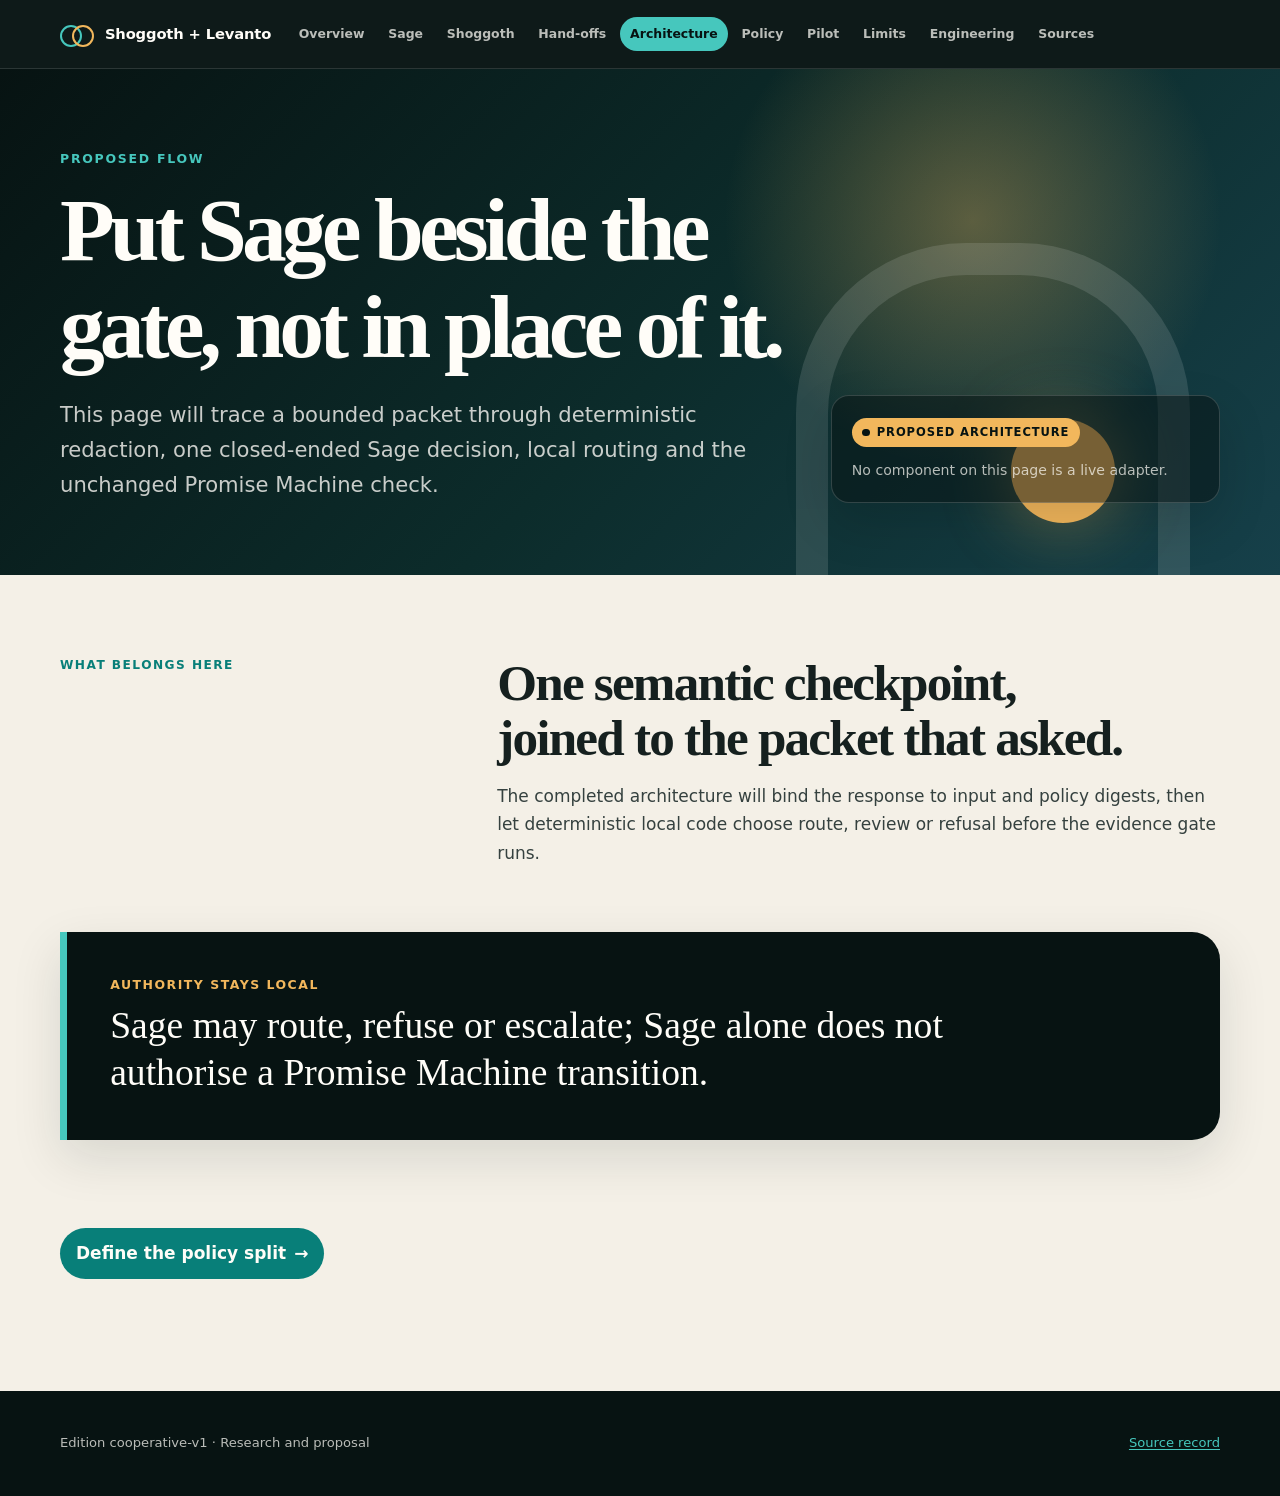
==== commit d828f19d: "merge: integrate step one source contract Co-authored-by: Shoggoth <shoggoth@wildcat.finance> Wildca" ====
--- a/architecture.html
+++ b/architecture.html
@@ -3,159 +3,22 @@
 <head>
   <meta charset="utf-8">
   <meta name="viewport" content="width=device-width, initial-scale=1">
-  <meta name="description" content="A proposed advisory Sage checkpoint that preserves Shoggoth's Promise Machine authority.">
+  <meta name="description" content="A proposed Sage checkpoint beside Shoggoth's evidence gates.">
   <meta name="theme-color" content="#071312">
-  <meta property="og:type" content="website">
-  <meta property="og:site_name" content="Shoggoth + Levanto">
-  <meta property="og:title" content="Shoggoth + Levanto">
-  <meta property="og:description" content="A second opinion. Not a second authority.">
-  <meta property="og:url" content="https://laurenceday.github.io/shoggoth-and-levanto/architecture.html">
-  <meta property="og:image" content="https://laurenceday.github.io/shoggoth-and-levanto/assets/generated/social-preview.webp">
-  <meta property="og:image:width" content="1200">
-  <meta property="og:image:height" content="630">
-  <meta property="og:image:alt" content="Shoggoth and Levanto meet at a cooperative threshold">
-  <meta name="twitter:card" content="summary_large_image">
-  <meta name="twitter:title" content="Shoggoth + Levanto">
-  <meta name="twitter:description" content="A second opinion. Not a second authority.">
-  <meta name="twitter:image" content="https://laurenceday.github.io/shoggoth-and-levanto/assets/generated/social-preview.webp">
-  <link rel="canonical" href="https://laurenceday.github.io/shoggoth-and-levanto/architecture.html">
-  <title>Architecture | Advice inside a deterministic boundary</title>
-  <link rel="stylesheet" href="assets/style.css?v=20260827-3">
+  <title>Architecture | Shoggoth + Levanto</title>
+  <link rel="stylesheet" href="assets/style.css?v=20260827">
 </head>
 <body data-page="architecture">
   <a class="skip-link" href="#main">Skip to content</a>
-  <header class="site-header">
-    <nav class="nav-shell" aria-label="Primary">
-      <a class="brand" href="index.html"><span class="brand-mark" aria-hidden="true"></span><span>Shoggoth + Levanto</span></a>
-      <div class="nav-links">
-        <a href="index.html">Overview</a><a href="sage.html">Sage</a><a href="shoggoth.html">Shoggoth</a><a href="handoffs.html">Hand-offs</a><a href="architecture.html" aria-current="page">Architecture</a><a href="policy.html">Policy</a><a href="pilot.html">Pilot</a><a href="limits.html">Limits</a><a href="engineering-primer.html">Engineering</a><a href="sources.html">Sources</a>
-      </div>
-    </nav>
-  </header>
+  <header class="site-header"><nav class="nav-shell" aria-label="Primary"><a class="brand" href="index.html"><span class="brand-mark" aria-hidden="true"></span><span>Shoggoth + Levanto</span></a><div class="nav-links"><a href="index.html">Overview</a><a href="sage.html">Sage</a><a href="shoggoth.html">Shoggoth</a><a href="handoffs.html">Hand-offs</a><a href="architecture.html" aria-current="page">Architecture</a><a href="policy.html">Policy</a><a href="pilot.html">Pilot</a><a href="limits.html">Limits</a><a href="engineering-primer.html">Engineering</a><a href="sources.html">Sources</a></div></nav></header>
   <main id="main">
-    <section class="hero-shell">
-      <div class="hero-grid">
-        <div class="hero-copy">
-          <p class="eyebrow">Proposed architecture</p>
-          <h1>Advice inside a <em>deterministic boundary.</em></h1>
-          <p class="lede claim" data-claim="ARCH-THESIS" data-status="proposed">The checkpoint treats Sage as one typed input to local policy. It binds the question and response to exact editions, then returns control to the rules that already govern the transition.</p>
-          <div class="claim-meta"><span class="status" data-status="proposed">Proposed</span></div>
-        </div>
-        <aside class="status-stack" aria-label="Page status">
-          <span class="status" data-status="proposed">Not implemented</span>
-          <p>No client, proxy, key, queue or decision store is shipped by this site.</p>
-        </aside>
-      </div>
-    </section>
-
+    <section class="hero-shell"><div class="hero-grid"><div class="hero-copy"><p class="eyebrow">Proposed flow</p><h1>Put Sage beside the gate, not in place of it.</h1><p class="lede" data-claim="SHELL-ARCHITECTURE" data-status="proposed">This page will trace a bounded packet through deterministic redaction, one closed-ended Sage decision, local routing and the unchanged Promise Machine check.</p></div><aside class="status-stack" aria-label="Page status"><span class="status" data-status="proposed">Proposed architecture</span><p>No component on this page is a live adapter.</p></aside></div></section>
     <div class="page-body">
-      <aside class="boundary-callout claim" id="authority-boundary" data-claim="ARCH-AUTHORITY" data-status="proposed">
-        <strong>Protected authority boundary</strong>
-        <p>Sage may route, refuse or escalate; Sage alone does not authorise a Promise Machine transition.</p>
-        <div class="claim-meta"><span class="status" data-status="proposed">Proposed</span><a class="source-chip" href="sources.html#src-SHOGGOTH">bounded by SHOGGOTH</a></div>
-      </aside>
-
-      <section>
-        <div class="section-heading">
-          <p class="section-kicker">Five stages</p>
-          <h2>The model sits in the middle, never at the end.</h2>
-        </div>
-        <div class="flow claim" data-claim="ARCH-FLOW" data-status="proposed">
-          <article class="flow-step"><span class="card-index">01 · Packet</span><h3>Bound the hand-off</h3><p>Name the actor, requested transition, consequence, policy edition, visible gaps and allowed content.</p></article>
-          <article class="flow-step local"><span class="card-index">02 · Local</span><h3>Validate and redact</h3><p>Reject secrets, unknown fields, excess size, missing digests and an unapproved destination before egress.</p></article>
-          <article class="flow-step sage"><span class="card-index">03 · Sage</span><h3>Ask one question</h3><p>Receive one typed result and metadata from the declared decision kind.</p></article>
-          <article class="flow-step local"><span class="card-index">04 · Local</span><h3>Apply route policy</h3><p>Validate the schema, model, status and policy, then choose route, review or refusal.</p></article>
-          <article class="flow-step authority"><span class="card-index">05 · Gate</span><h3>Check the promise</h3><p>Run the existing Promise Machine evidence check before any dependent transition.</p></article>
-        </div>
-        <div class="claim-meta"><span class="status" data-status="proposed">Proposed</span></div>
-      </section>
-
-      <section class="section-grid">
-        <p class="section-kicker">Before egress</p>
-        <div class="prose claim" data-claim="ARCH-PREPROCESS" data-status="proposed">
-          <h2>The safest API call is the one local code refuses to make.</h2>
-          <p class="big-copy">A future adapter accepts one closed packet schema. It canonicalises and digests the packet, checks an allowlisted policy and host, caps content and field counts, redacts declared private material and rejects credential-shaped values before any network request starts.</p>
-          <div class="claim-meta"><span class="status" data-status="proposed">Proposed</span></div>
-        </div>
-      </section>
-
-      <section>
-        <div class="section-heading">
-          <p class="section-kicker">Bound records</p>
-          <h2>Four records make the crossing replayable.</h2>
-        </div>
-        <div class="card-grid">
-          <article class="card claim" data-claim="ARCH-INPUT-RECORD" data-status="proposed">
-            <span class="card-index">Input</span><h3>Packet record</h3>
-            <p>Packet id, canonical digest, allowed field names, size and the original Shoggoth transition request.</p>
-            <div class="claim-meta"><span class="status" data-status="proposed">Proposed</span></div>
-          </article>
-          <article class="card claim" data-claim="ARCH-POLICY-RECORD" data-status="proposed">
-            <span class="card-index">Policy</span><h3>Question record</h3>
-            <p>Policy id and digest, decision kind, exact instructions, threshold rule and permitted consequence range.</p>
-            <div class="claim-meta"><span class="status" data-status="proposed">Proposed</span></div>
-          </article>
-          <article class="card claim" data-claim="ARCH-RESPONSE-RECORD" data-status="proposed">
-            <span class="card-index">Response</span><h3>Sage record</h3>
-            <p>HTTP status, validated result, model id, reported latency, received time and a digest joined to the input.</p>
-            <div class="claim-meta"><span class="status" data-status="proposed">Proposed</span></div>
-          </article>
-          <article class="card claim" data-claim="ARCH-ROUTE-RECORD" data-status="proposed">
-            <span class="card-index">Route</span><h3>Local decision record</h3>
-            <p>Selected branch, rule version, reason, review state and the Promise Machine result that actually governed the transition.</p>
-            <div class="claim-meta"><span class="status" data-status="proposed">Proposed</span></div>
-          </article>
-          <article class="card claim" data-claim="ARCH-SOURCE-RECORD" data-status="proposed">
-            <span class="card-index">Edition</span><h3>Source record</h3>
-            <p>Shoggoth commit, Levanto contract digest and all policy dependencies needed to explain the decision later.</p>
-            <div class="claim-meta"><span class="status" data-status="proposed">Proposed</span></div>
-          </article>
-          <article class="card claim" data-claim="ARCH-GAP-RECORD" data-status="proposed">
-            <span class="card-index">Unknowns</span><h3>Gap record</h3>
-            <p>Missing facts, parse refusals, service failures and human-review outcomes remain visible rather than becoming a false negative.</p>
-            <div class="claim-meta"><span class="status" data-status="proposed">Proposed</span></div>
-          </article>
-        </div>
-      </section>
-
-      <section>
-        <div class="section-heading">
-          <p class="section-kicker">Three local outcomes</p>
-          <h2>The adapter never returns “permission granted.”</h2>
-        </div>
-        <div class="route-grid">
-          <article class="route route claim" data-claim="ARCH-ROUTE" data-status="proposed">
-            <h3>Route</h3>
-            <p>A separately accepted policy may choose a low-consequence path after every local and Promise Machine gate passes.</p>
-            <div class="claim-meta"><span class="status" data-status="proposed">Proposed</span></div>
-          </article>
-          <article class="route review claim" data-claim="ARCH-REVIEW" data-status="proposed">
-            <h3>Review</h3>
-            <p>Ambiguous, sensitive or below-policy results pause the dependent path and preserve a human decision point.</p>
-            <div class="claim-meta"><span class="status" data-status="proposed">Proposed</span></div>
-          </article>
-          <article class="route refuse claim" data-claim="ARCH-REFUSE" data-status="proposed">
-            <h3>Refuse</h3>
-            <p>Invalid packets, schema drift, service errors and disallowed consequences stop the semantic route without deleting the source evidence.</p>
-            <div class="claim-meta"><span class="status" data-status="proposed">Proposed</span></div>
-          </article>
-        </div>
-      </section>
-
-      <section class="section-grid">
-        <p class="section-kicker">Evidence class</p>
-        <div class="prose">
-          <div class="claim" data-claim="ARCH-EVIDENCE" data-status="proposed">
-            <h2>A Sage record stays a Sage record.</h2>
-            <p class="big-copy">The response is recorded evidence that a named service returned a named result for a bound packet. It does not become checked, recomputed or proved evidence about the truth of that result unless a separate operation establishes that narrower claim.</p>
-            <div class="claim-meta"><span class="status" data-status="proposed">Proposed composition rule</span><a class="source-chip" href="sources.html#src-SHOGGOTH">SHOGGOTH evidence law</a></div>
-          </div>
-        </div>
-      </section>
-
-      <a class="next-link" href="policy.html">Turn the boundary into policy</a>
+      <div class="intro-grid"><p class="section-kicker">What belongs here</p><div class="prose"><h2>One semantic checkpoint, joined to the packet that asked.</h2><p>The completed architecture will bind the response to input and policy digests, then let deterministic local code choose route, review or refusal before the evidence gate runs.</p></div></div>
+      <aside class="boundary-callout"><strong>Authority stays local</strong><p>Sage may route, refuse or escalate; Sage alone does not authorise a Promise Machine transition.</p></aside>
+      <a class="next-link" href="policy.html">Define the policy split</a>
     </div>
   </main>
-  <footer class="site-footer"><div class="footer-shell"><p data-edition="cooperative-v1">Edition cooperative-v1 · architecture proposal, not shipped adapter code</p><p><a href="sources.html">Source and claim record</a></p></div></footer>
+  <footer class="site-footer"><div class="footer-shell"><p data-edition="cooperative-v1">Edition cooperative-v1 · Research and proposal</p><p><a href="sources.html">Source record</a></p></div></footer>
 </body>
 </html>
--- a/assets/style.css
+++ b/assets/style.css
@@ -1,28 +1,21 @@
 :root {
   --night: #071312;
-  --night-2: #0d2422;
-  --night-3: #153735;
-  --ink: #17211f;
-  --muted: #586663;
-  --paper: #f3efe5;
-  --paper-2: #e8e0d1;
+  --night-soft: #10211f;
+  --ink: #15201f;
+  --muted: #5b6764;
+  --paper: #f4f0e7;
+  --paper-deep: #e9e2d4;
   --white: #fffdf8;
-  --aqua: #5bd6ca;
-  --aqua-deep: #087f78;
-  --blue: #79bde4;
-  --sun: #f4b958;
-  --sun-deep: #b97319;
-  --coral: #d96e5d;
-  --plum: #86689c;
-  --line: rgba(23, 33, 31, 0.16);
-  --line-light: rgba(255, 253, 248, 0.16);
-  --shadow: 0 22px 60px rgba(18, 31, 29, 0.14);
-  --shadow-small: 0 10px 28px rgba(18, 31, 29, 0.1);
-  --radius-xl: 34px;
-  --radius-lg: 24px;
-  --radius-md: 16px;
-  --content: 1180px;
-  --reading: 820px;
+  --aqua: #46c7bd;
+  --aqua-dark: #087f79;
+  --sky: #7fbfd1;
+  --sun: #f2b75c;
+  --coral: #dc735d;
+  --line: rgba(21, 32, 31, 0.16);
+  --shadow: 0 18px 50px rgba(18, 31, 29, 0.12);
+  --radius-lg: 28px;
+  --radius-md: 18px;
+  --content: 1160px;
 }
 
 * {
@@ -36,10 +29,7 @@
 body {
   margin: 0;
   color: var(--ink);
-  background:
-    linear-gradient(rgba(23, 33, 31, 0.035) 1px, transparent 1px),
-    var(--paper);
-  background-size: 100% 44px;
+  background: var(--paper);
   font-family: Inter, ui-sans-serif, system-ui, -apple-system, BlinkMacSystemFont,
     "Segoe UI", sans-serif;
   font-size: 17px;
@@ -47,20 +37,9 @@
   text-rendering: optimizeLegibility;
 }
 
-img,
-svg {
-  display: block;
-  max-width: 100%;
-}
-
-img {
-  height: auto;
-}
-
 a {
-  color: var(--aqua-deep);
-  text-decoration-thickness: 1px;
-  text-underline-offset: 0.19em;
+  color: var(--aqua-dark);
+  text-underline-offset: 0.18em;
 }
 
 a:hover {
@@ -68,22 +47,11 @@
 }
 
 a:focus-visible,
+button:focus-visible,
 [tabindex]:focus-visible {
   outline: 3px solid var(--sun);
   outline-offset: 4px;
   border-radius: 4px;
-}
-
-code,
-pre {
-  font-family: "SFMono-Regular", Consolas, "Liberation Mono", monospace;
-}
-
-code {
-  padding: 0.08rem 0.3rem;
-  background: rgba(8, 127, 120, 0.1);
-  border-radius: 5px;
-  font-size: 0.9em;
 }
 
 .skip-link {
@@ -91,11 +59,10 @@
   z-index: 100;
   top: 0.75rem;
   left: 0.75rem;
-  padding: 0.65rem 0.95rem;
+  padding: 0.65rem 0.9rem;
   color: var(--night);
   background: var(--sun);
   border-radius: 999px;
-  font-weight: 800;
   transform: translateY(-200%);
 }
 
@@ -109,16 +76,16 @@
   top: 0;
   color: var(--white);
   background: rgba(7, 19, 18, 0.97);
-  border-bottom: 1px solid var(--line-light);
+  border-bottom: 1px solid rgba(255, 255, 255, 0.12);
   backdrop-filter: blur(14px);
 }
 
 .nav-shell {
   display: flex;
   align-items: center;
-  gap: 1.15rem;
+  gap: 1.1rem;
   width: min(calc(100% - 2rem), var(--content));
-  min-height: 70px;
+  min-height: 68px;
   margin: 0 auto;
 }
 
@@ -128,8 +95,8 @@
   align-items: center;
   gap: 0.68rem;
   color: var(--white);
-  font-size: 0.91rem;
-  font-weight: 850;
+  font-size: 0.92rem;
+  font-weight: 800;
   letter-spacing: -0.01em;
   text-decoration: none;
 }
@@ -137,7 +104,7 @@
 .brand-mark {
   position: relative;
   display: inline-block;
-  width: 35px;
+  width: 34px;
   height: 25px;
 }
 
@@ -165,8 +132,8 @@
 .nav-links {
   display: flex;
   flex: 1 1 auto;
+  gap: 0.25rem;
   align-items: center;
-  gap: 0.2rem;
   overflow-x: auto;
   padding: 0.55rem 0;
   scrollbar-width: thin;
@@ -174,11 +141,11 @@
 
 .nav-links a {
   flex: 0 0 auto;
-  padding: 0.42rem 0.6rem;
+  padding: 0.42rem 0.62rem;
   color: rgba(255, 253, 248, 0.72);
   border-radius: 999px;
-  font-size: 0.76rem;
-  font-weight: 750;
+  font-size: 0.78rem;
+  font-weight: 700;
   text-decoration: none;
 }
 
@@ -198,768 +165,238 @@
   overflow: hidden;
   color: var(--white);
   background:
-    radial-gradient(circle at 82% 18%, rgba(244, 185, 88, 0.28), transparent 25%),
-    radial-gradient(circle at 7% 90%, rgba(91, 214, 202, 0.17), transparent 27%),
-    linear-gradient(135deg, var(--night) 0%, #0a2927 52%, #173e45 100%);
+    radial-gradient(circle at 76% 30%, rgba(242, 183, 92, 0.34), transparent 24%),
+    linear-gradient(135deg, #071312 0%, #0c2c2b 54%, #16404a 100%);
 }
 
 .hero-shell::before {
   position: absolute;
   z-index: -1;
-  top: -170px;
-  right: -110px;
-  width: 510px;
-  height: 510px;
+  right: 7%;
+  bottom: -110px;
+  width: 330px;
+  height: 410px;
   content: "";
-  border: 1px solid rgba(255, 253, 248, 0.13);
+  border: 32px solid rgba(255, 253, 248, 0.12);
+  border-bottom: 0;
+  border-radius: 170px 170px 0 0;
+}
+
+.hero-shell::after {
+  position: absolute;
+  z-index: -1;
+  right: 165px;
+  bottom: 52px;
+  width: 104px;
+  height: 104px;
+  content: "";
+  background: var(--sun);
   border-radius: 50%;
-  box-shadow:
-    0 0 0 60px rgba(255, 253, 248, 0.025),
-    0 0 0 120px rgba(255, 253, 248, 0.02);
+  box-shadow: 0 0 70px rgba(242, 183, 92, 0.45);
 }
 
 .hero-grid {
   display: grid;
-  grid-template-columns: minmax(0, 1.15fr) minmax(280px, 0.85fr);
-  gap: clamp(2rem, 5vw, 5.5rem);
-  align-items: center;
+  grid-template-columns: minmax(0, 1.3fr) minmax(230px, 0.7fr);
+  gap: 3rem;
+  align-items: end;
   width: min(calc(100% - 2rem), var(--content));
-  min-height: 520px;
+  min-height: 500px;
   margin: 0 auto;
-  padding: clamp(4rem, 8vw, 7rem) 0;
-}
-
-.hero-grid.hero-with-art {
-  grid-template-columns: minmax(0, 0.88fr) minmax(340px, 0.72fr);
-  min-height: 680px;
+  padding: 5rem 0 4.5rem;
 }
 
 .hero-copy {
   max-width: 760px;
 }
 
-.eyebrow,
-.section-kicker {
+.eyebrow {
   margin: 0 0 0.8rem;
   color: var(--aqua);
-  font-size: 0.75rem;
+  font-size: 0.78rem;
   font-weight: 850;
   letter-spacing: 0.14em;
   text-transform: uppercase;
 }
 
-.hero-copy h1 {
-  max-width: 880px;
+h1,
+h2,
+h3 {
+  font-family: Georgia, "Times New Roman", serif;
+  font-weight: 650;
+  line-height: 1.08;
+  text-wrap: balance;
+}
+
+h1 {
+  max-width: 860px;
   margin: 0;
-  font-family: Georgia, "Times New Roman", serif;
-  font-size: clamp(3rem, 7.4vw, 6.5rem);
-  font-weight: 500;
+  font-size: clamp(3rem, 7vw, 6.6rem);
   letter-spacing: -0.055em;
-  line-height: 0.94;
-}
-
-.hero-copy h1 em {
-  color: var(--sun);
-  font-style: normal;
+}
+
+h2 {
+  margin: 0 0 1rem;
+  font-size: clamp(2rem, 4vw, 3.5rem);
+  letter-spacing: -0.035em;
+}
+
+h3 {
+  margin: 0 0 0.55rem;
+  font-size: 1.35rem;
 }
 
 .lede {
-  max-width: 700px;
-  margin: 1.6rem 0 0;
-  color: rgba(255, 253, 248, 0.82);
-  font-size: clamp(1.05rem, 1.8vw, 1.28rem);
-  line-height: 1.55;
-}
-
-.hero-actions {
-  display: flex;
-  flex-wrap: wrap;
-  gap: 0.8rem;
-  margin-top: 2rem;
-}
-
-.button-link {
-  display: inline-flex;
-  align-items: center;
-  min-height: 46px;
-  padding: 0.72rem 1.05rem;
-  color: var(--night);
-  background: var(--aqua);
-  border: 1px solid transparent;
-  border-radius: 999px;
-  font-size: 0.86rem;
-  font-weight: 850;
-  text-decoration: none;
-}
-
-.button-link.secondary {
-  color: var(--white);
-  background: transparent;
-  border-color: rgba(255, 253, 248, 0.35);
-}
-
-.hero-art {
-  position: relative;
-  align-self: stretch;
-  min-height: 520px;
-}
-
-.hero-art img {
-  width: 100%;
-  height: 100%;
-  object-fit: cover;
-  object-position: center 51%;
-  border: 1px solid rgba(255, 253, 248, 0.2);
-  border-radius: var(--radius-xl);
-  box-shadow: 0 28px 70px rgba(0, 0, 0, 0.28);
-}
-
-.art-caption {
-  position: absolute;
-  right: 1rem;
-  bottom: 1rem;
-  left: 1rem;
-  margin: 0;
-  padding: 0.7rem 0.85rem;
-  color: rgba(255, 253, 248, 0.88);
-  background: rgba(7, 19, 18, 0.78);
-  border: 1px solid rgba(255, 253, 248, 0.15);
-  border-radius: 12px;
-  font-size: 0.75rem;
-  backdrop-filter: blur(8px);
+  max-width: 720px;
+  margin: 1.4rem 0 0;
+  color: rgba(255, 253, 248, 0.78);
+  font-size: clamp(1.08rem, 2vw, 1.32rem);
 }
 
 .status-stack {
   align-self: end;
   padding: 1.25rem;
-  background: rgba(255, 253, 248, 0.08);
-  border: 1px solid rgba(255, 253, 248, 0.16);
+  background: rgba(7, 19, 18, 0.52);
+  border: 1px solid rgba(255, 255, 255, 0.16);
   border-radius: var(--radius-md);
+  box-shadow: 0 20px 50px rgba(0, 0, 0, 0.14);
 }
 
 .status-stack p {
   margin: 0.7rem 0 0;
-  color: rgba(255, 253, 248, 0.72);
-  font-size: 0.86rem;
+  color: rgba(255, 253, 248, 0.7);
+  font-size: 0.88rem;
 }
 
 .status {
   display: inline-flex;
   align-items: center;
-  gap: 0.35rem;
-  padding: 0.28rem 0.62rem;
-  color: var(--ink);
-  background: var(--paper-2);
+  gap: 0.42rem;
+  padding: 0.34rem 0.66rem;
+  color: var(--night);
+  background: var(--sun);
   border-radius: 999px;
-  font-size: 0.68rem;
+  font-size: 0.72rem;
   font-weight: 850;
-  letter-spacing: 0.07em;
-  line-height: 1.4;
+  letter-spacing: 0.08em;
   text-transform: uppercase;
 }
 
 .status::before {
-  width: 7px;
-  height: 7px;
+  width: 0.48rem;
+  height: 0.48rem;
   content: "";
   background: currentColor;
   border-radius: 50%;
 }
 
-.status[data-status="current"] {
-  color: #0a716b;
-  background: #d9f3ed;
-}
-
-.status[data-status="vendor-reported"] {
-  color: #8b5b16;
-  background: #fae8c4;
-}
-
-.status[data-status="inferred"] {
-  color: #395f8c;
-  background: #ddeaf6;
-}
-
-.status[data-status="proposed"] {
-  color: #7a405f;
-  background: #f3dfe9;
-}
-
-.status[data-status="illustrative"] {
-  color: #664d83;
-  background: #eae1f2;
-}
-
-.status[data-status="unknown"] {
-  color: #5d6462;
-  background: #e5e6e3;
-}
-
 .page-body {
   width: min(calc(100% - 2rem), var(--content));
   margin: 0 auto;
-  padding: clamp(4rem, 7vw, 6.5rem) 0;
-}
-
-.page-body > * + * {
-  margin-top: clamp(3.5rem, 7vw, 6rem);
-}
-
-.intro-grid,
-.section-grid {
+  padding: 5rem 0 7rem;
+}
+
+.intro-grid {
   display: grid;
-  grid-template-columns: minmax(150px, 0.34fr) minmax(0, 1fr);
-  gap: clamp(2rem, 6vw, 6rem);
+  grid-template-columns: minmax(0, 0.7fr) minmax(0, 1.3fr);
+  gap: 3rem;
   align-items: start;
 }
 
-.section-grid > * {
-  min-width: 0;
-}
-
 .section-kicker {
-  position: sticky;
-  top: 96px;
-  color: var(--aqua-deep);
+  margin: 0;
+  color: var(--aqua-dark);
+  font-size: 0.76rem;
+  font-weight: 850;
+  letter-spacing: 0.12em;
+  text-transform: uppercase;
 }
 
 .prose {
-  max-width: var(--reading);
-}
-
-.prose h2,
-.section-heading h2 {
-  margin: 0 0 1.1rem;
+  max-width: 760px;
+}
+
+.prose > :first-child {
+  margin-top: 0;
+}
+
+.prose p {
+  color: #35413f;
+}
+
+.boundary-callout {
+  margin: 3rem 0;
+  padding: clamp(1.5rem, 4vw, 2.7rem);
+  color: var(--white);
+  background: var(--night);
+  border-left: 7px solid var(--aqua);
+  border-radius: 0 var(--radius-lg) var(--radius-lg) 0;
+  box-shadow: var(--shadow);
+}
+
+.boundary-callout strong {
+  display: block;
+  margin-bottom: 0.45rem;
+  color: var(--sun);
+  font-size: 0.78rem;
+  letter-spacing: 0.12em;
+  text-transform: uppercase;
+}
+
+.boundary-callout p {
+  max-width: 900px;
+  margin: 0;
   font-family: Georgia, "Times New Roman", serif;
-  font-size: clamp(2rem, 4.2vw, 3.55rem);
-  font-weight: 500;
-  letter-spacing: -0.035em;
-  line-height: 1.04;
-}
-
-.prose h3 {
-  margin: 2.2rem 0 0.7rem;
-  font-size: 1.18rem;
-  line-height: 1.3;
-}
-
-.prose p {
-  margin: 0 0 1rem;
-}
-
-.prose .big-copy {
-  color: var(--muted);
-  font-size: clamp(1.1rem, 2vw, 1.35rem);
-  line-height: 1.55;
-}
-
-.claim {
-  position: relative;
-}
-
-.claim-meta {
-  display: flex;
-  flex-wrap: wrap;
-  gap: 0.45rem;
-  align-items: center;
-  margin-top: 1rem;
-}
-
-.source-chip {
-  display: inline-flex;
-  align-items: center;
-  min-height: 26px;
-  padding: 0.22rem 0.52rem;
-  color: var(--muted);
-  background: rgba(255, 253, 248, 0.6);
-  border: 1px solid var(--line);
-  border-radius: 999px;
-  font-size: 0.67rem;
-  font-weight: 760;
-  letter-spacing: 0.03em;
-  text-decoration: none;
-}
-
-.source-chip:hover {
-  color: var(--ink);
-  background: var(--white);
+  font-size: clamp(1.45rem, 3vw, 2.35rem);
+  line-height: 1.25;
 }
 
 .card-grid {
   display: grid;
   grid-template-columns: repeat(3, minmax(0, 1fr));
   gap: 1rem;
-}
-
-.card-grid.two {
-  grid-template-columns: repeat(2, minmax(0, 1fr));
+  margin-top: 2rem;
 }
 
 .card {
-  position: relative;
-  min-height: 220px;
+  min-height: 190px;
   padding: 1.45rem;
-  overflow: hidden;
-  background: rgba(255, 253, 248, 0.8);
+  background: var(--white);
   border: 1px solid var(--line);
-  border-radius: var(--radius-lg);
-  box-shadow: var(--shadow-small);
-}
-
-.card::after {
-  position: absolute;
-  right: -38px;
-  bottom: -38px;
-  width: 100px;
-  height: 100px;
-  content: "";
-  background: var(--paper-2);
-  border-radius: 50%;
-}
-
-.card h3 {
-  position: relative;
-  z-index: 1;
-  margin: 0.8rem 0 0.55rem;
-  font-size: 1.16rem;
-  line-height: 1.25;
+  border-radius: var(--radius-md);
+  box-shadow: 0 8px 24px rgba(21, 32, 31, 0.05);
 }
 
 .card p {
-  position: relative;
-  z-index: 1;
   margin: 0;
   color: var(--muted);
-}
-
-.card .claim-meta {
-  position: relative;
-  z-index: 1;
+  font-size: 0.94rem;
 }
 
 .card-index {
-  color: var(--aqua-deep);
-  font-size: 0.72rem;
-  font-weight: 900;
-  letter-spacing: 0.12em;
-  text-transform: uppercase;
-}
-
-.boundary-callout {
-  position: relative;
-  overflow: hidden;
-  padding: clamp(1.7rem, 4vw, 3.2rem);
-  color: var(--white);
-  background:
-    linear-gradient(135deg, rgba(91, 214, 202, 0.14), transparent 45%),
-    var(--night);
-  border-radius: var(--radius-xl);
-  box-shadow: var(--shadow);
-}
-
-.boundary-callout::after {
-  position: absolute;
-  right: -90px;
-  bottom: -130px;
-  width: 280px;
-  height: 280px;
-  content: "";
-  border: 42px solid rgba(244, 185, 88, 0.16);
+  display: inline-flex;
+  width: 2rem;
+  height: 2rem;
+  align-items: center;
+  justify-content: center;
+  margin-bottom: 1.4rem;
+  color: var(--night);
+  background: var(--paper-deep);
   border-radius: 50%;
-}
-
-.boundary-callout strong {
-  display: block;
-  color: var(--aqua);
-  font-size: 0.72rem;
-  letter-spacing: 0.13em;
-  text-transform: uppercase;
-}
-
-.boundary-callout p {
-  position: relative;
-  z-index: 1;
-  max-width: 920px;
-  margin: 0.7rem 0 0;
-  font-family: Georgia, "Times New Roman", serif;
-  font-size: clamp(1.75rem, 4vw, 3.4rem);
-  letter-spacing: -0.035em;
-  line-height: 1.08;
-}
-
-.flow {
-  display: grid;
-  grid-template-columns: repeat(5, minmax(0, 1fr));
-  gap: 0.7rem;
-  align-items: stretch;
-}
-
-.flow-step {
-  position: relative;
-  min-height: 210px;
-  padding: 1.2rem;
-  color: var(--white);
-  background: var(--night-2);
-  border: 1px solid var(--line-light);
-  border-radius: var(--radius-md);
-}
-
-.flow-step:not(:last-child)::after {
-  position: absolute;
-  z-index: 3;
-  top: 50%;
-  right: -0.72rem;
-  width: 0.72rem;
-  height: 2px;
-  content: "";
-  background: var(--sun);
-}
-
-.flow-step .card-index {
-  color: var(--sun);
-}
-
-.flow-step h3 {
-  margin: 0.75rem 0 0.5rem;
-  font-size: 1rem;
-  line-height: 1.2;
-}
-
-.flow-step p {
-  margin: 0;
-  color: rgba(255, 253, 248, 0.68);
-  font-size: 0.84rem;
-}
-
-.flow-step.sage {
-  background: #17334b;
-}
-
-.flow-step.local {
-  background: #23342f;
-}
-
-.flow-step.authority {
-  background: #3a2931;
-}
-
-.comparison {
-  display: grid;
-  grid-template-columns: repeat(2, minmax(0, 1fr));
-  gap: 1rem;
-}
-
-.comparison-panel {
-  padding: clamp(1.4rem, 3vw, 2.2rem);
-  background: var(--white);
-  border: 1px solid var(--line);
-  border-top: 7px solid var(--aqua);
-  border-radius: var(--radius-lg);
-  box-shadow: var(--shadow-small);
-}
-
-.comparison-panel.sage {
-  border-top-color: var(--blue);
-}
-
-.comparison-panel h3 {
-  margin: 0 0 0.8rem;
-  font-size: 1.25rem;
-}
-
-.comparison-panel ul,
-.check-list,
-.source-list {
-  margin: 0;
-  padding: 0;
-  list-style: none;
-}
-
-.comparison-panel li,
-.check-list li {
-  position: relative;
-  padding: 0.72rem 0 0.72rem 1.5rem;
-  border-top: 1px solid var(--line);
-}
-
-.comparison-panel li:first-child,
-.check-list li:first-child {
-  border-top: 0;
-}
-
-.comparison-panel li::before,
-.check-list li::before {
-  position: absolute;
-  top: 1.22rem;
-  left: 0;
-  width: 8px;
-  height: 8px;
-  content: "";
-  background: var(--aqua-deep);
-  border-radius: 50%;
-}
-
-.data-table-wrap {
-  max-width: 100%;
-  overflow-x: auto;
-  background: rgba(255, 253, 248, 0.75);
-  border: 1px solid var(--line);
-  border-radius: var(--radius-lg);
-  box-shadow: var(--shadow-small);
-}
-
-.data-table {
-  width: 100%;
-  border-collapse: collapse;
-  min-width: 720px;
-}
-
-.data-table th,
-.data-table td {
-  padding: 1rem;
-  text-align: left;
-  vertical-align: top;
-  border-bottom: 1px solid var(--line);
-}
-
-.data-table tr:last-child td {
-  border-bottom: 0;
-}
-
-.data-table th {
-  color: var(--muted);
-  background: var(--paper-2);
-  font-size: 0.7rem;
-  letter-spacing: 0.08em;
-  text-transform: uppercase;
-}
-
-.data-table td {
-  font-size: 0.9rem;
-}
-
-.data-table td:first-child {
-  font-weight: 800;
-}
-
-.code-sample {
-  overflow-x: auto;
-  margin: 0;
-  padding: 1.4rem;
-  color: #dff8f4;
-  background: var(--night);
-  border: 1px solid var(--line-light);
-  border-radius: var(--radius-lg);
-  box-shadow: var(--shadow);
-  font-size: 0.8rem;
-  line-height: 1.55;
-}
-
-.code-sample code {
-  padding: 0;
-  color: inherit;
-  background: transparent;
-}
-
-.example-label {
-  display: inline-flex;
-  margin-bottom: 0.65rem;
-  padding: 0.25rem 0.55rem;
-  color: #4e3b6d;
-  background: #ece3f5;
-  border: 1px solid #d6c4e7;
-  border-radius: 999px;
-  font-size: 0.68rem;
+  font-size: 0.74rem;
   font-weight: 850;
-  letter-spacing: 0.06em;
-  text-transform: uppercase;
-}
-
-.route-grid {
-  display: grid;
-  grid-template-columns: repeat(3, minmax(0, 1fr));
-  gap: 1rem;
-}
-
-.route {
-  padding: 1.5rem;
-  background: var(--white);
-  border: 1px solid var(--line);
-  border-radius: var(--radius-lg);
-}
-
-.route.route {
-  border-top: 7px solid var(--aqua);
-}
-
-.route.review {
-  border-top-color: var(--sun);
-}
-
-.route.refuse {
-  border-top-color: var(--coral);
-}
-
-.route h3 {
-  margin: 0 0 0.55rem;
-}
-
-.route p {
-  margin: 0;
-  color: var(--muted);
-}
-
-.timeline {
-  position: relative;
-  display: grid;
-  gap: 1rem;
-}
-
-.timeline::before {
-  position: absolute;
-  top: 1rem;
-  bottom: 1rem;
-  left: 20px;
-  width: 2px;
-  content: "";
-  background: var(--aqua);
-}
-
-.timeline-item {
-  position: relative;
-  display: grid;
-  grid-template-columns: 42px minmax(0, 1fr);
-  gap: 1.2rem;
-  align-items: start;
-}
-
-.timeline-number {
-  z-index: 1;
-  display: grid;
-  width: 42px;
-  height: 42px;
-  place-items: center;
-  color: var(--night);
-  background: var(--sun);
-  border: 5px solid var(--paper);
-  border-radius: 50%;
-  font-size: 0.75rem;
-  font-weight: 900;
-}
-
-.timeline-copy {
-  padding: 0.2rem 0 1.4rem;
-}
-
-.timeline-copy h3 {
-  margin: 0 0 0.35rem;
-}
-
-.timeline-copy p {
-  max-width: 760px;
-  margin: 0;
-  color: var(--muted);
-}
-
-.risk-grid {
-  display: grid;
-  grid-template-columns: repeat(2, minmax(0, 1fr));
-  gap: 1rem;
-}
-
-.risk {
-  padding: 1.35rem;
-  background: rgba(255, 253, 248, 0.82);
-  border: 1px solid var(--line);
-  border-left: 7px solid var(--coral);
-  border-radius: var(--radius-md);
-}
-
-.risk h3 {
-  margin: 0 0 0.5rem;
-  font-size: 1rem;
-}
-
-.risk p {
-  margin: 0;
-  color: var(--muted);
-  font-size: 0.9rem;
-}
-
-.source-list {
-  display: grid;
-  gap: 0.8rem;
-}
-
-.source-entry {
-  display: grid;
-  grid-template-columns: minmax(120px, 0.28fr) minmax(0, 1fr);
-  gap: 1rem;
-  padding: 1.1rem 1.2rem;
-  background: rgba(255, 253, 248, 0.82);
-  border: 1px solid var(--line);
-  border-radius: var(--radius-md);
-}
-
-.source-entry h3 {
-  margin: 0;
-  font-size: 0.82rem;
-  overflow-wrap: anywhere;
-}
-
-.source-entry p {
-  margin: 0;
-  color: var(--muted);
-  font-size: 0.86rem;
-}
-
-.source-entry a {
-  overflow-wrap: anywhere;
-}
-
-.status-key {
-  display: grid;
-  grid-template-columns: repeat(3, minmax(0, 1fr));
-  gap: 0.7rem;
-}
-
-.status-key > div {
-  padding: 1rem;
-  background: rgba(255, 253, 248, 0.75);
-  border: 1px solid var(--line);
-  border-radius: var(--radius-md);
-}
-
-.status-key p {
-  margin: 0.55rem 0 0;
-  color: var(--muted);
-  font-size: 0.8rem;
-}
-
-.note {
-  padding: 1.15rem 1.25rem;
-  color: var(--muted);
-  background: rgba(244, 185, 88, 0.14);
-  border: 1px solid rgba(185, 115, 25, 0.25);
-  border-radius: var(--radius-md);
-  font-size: 0.9rem;
-}
-
-.note strong {
-  color: var(--ink);
 }
 
 .next-link {
   display: inline-flex;
   align-items: center;
   gap: 0.5rem;
-  padding: 0.8rem 1.1rem;
+  margin-top: 2.5rem;
+  padding: 0.72rem 1rem;
   color: var(--white);
-  background: var(--night);
+  background: var(--aqua-dark);
   border-radius: 999px;
-  font-size: 0.86rem;
-  font-weight: 850;
+  font-weight: 800;
   text-decoration: none;
 }
 
@@ -968,19 +405,18 @@
 }
 
 .site-footer {
-  color: rgba(255, 253, 248, 0.7);
+  color: rgba(255, 253, 248, 0.72);
   background: var(--night);
-  border-top: 1px solid var(--line-light);
 }
 
 .footer-shell {
   display: flex;
   justify-content: space-between;
-  gap: 1rem;
+  gap: 2rem;
   width: min(calc(100% - 2rem), var(--content));
   margin: 0 auto;
-  padding: 2rem 0;
-  font-size: 0.78rem;
+  padding: 2.6rem 0;
+  font-size: 0.82rem;
 }
 
 .footer-shell p {
@@ -991,98 +427,61 @@
   color: var(--aqua);
 }
 
-@media (max-width: 940px) {
+@media (max-width: 900px) {
+  .nav-shell {
+    align-items: flex-start;
+    flex-direction: column;
+    gap: 0;
+    padding-top: 0.75rem;
+  }
+
+  .nav-links {
+    width: 100%;
+  }
+
   .hero-grid,
-  .hero-grid.hero-with-art {
+  .intro-grid {
     grid-template-columns: 1fr;
+  }
+
+  .hero-grid {
     min-height: 0;
-  }
-
-  .hero-art {
-    min-height: 530px;
-  }
-
-  .card-grid,
-  .route-grid,
-  .status-key {
-    grid-template-columns: repeat(2, minmax(0, 1fr));
-  }
-
-  .flow {
-    grid-template-columns: 1fr;
-  }
-
-  .flow-step {
-    min-height: 0;
-  }
-
-  .flow-step:not(:last-child)::after {
-    top: auto;
-    right: auto;
-    bottom: -0.72rem;
-    left: 50%;
-    width: 2px;
-    height: 0.72rem;
-  }
-}
-
-@media (max-width: 700px) {
+    padding: 4rem 0;
+  }
+
+  .status-stack {
+    max-width: 420px;
+  }
+
+  .card-grid {
+    grid-template-columns: 1fr 1fr;
+  }
+}
+
+@media (max-width: 620px) {
   body {
     font-size: 16px;
   }
 
-  .nav-shell {
-    display: block;
-    padding-top: 0.65rem;
-  }
-
-  .brand {
-    min-height: 38px;
-  }
-
-  .hero-grid,
-  .hero-grid.hero-with-art {
-    padding: 3.5rem 0;
-  }
-
-  .hero-copy h1 {
-    font-size: clamp(2.7rem, 15vw, 4.6rem);
-  }
-
-  .hero-art {
-    min-height: 450px;
-  }
-
-  .intro-grid,
-  .section-grid,
-  .source-entry {
+  .hero-shell::before {
+    right: -110px;
+  }
+
+  .hero-shell::after {
+    right: 20px;
+  }
+
+  .page-body {
+    padding: 3.5rem 0 5rem;
+  }
+
+  .card-grid {
     grid-template-columns: 1fr;
-    gap: 1rem;
-  }
-
-  .section-kicker {
-    position: static;
-  }
-
-  .card-grid,
-  .card-grid.two,
-  .comparison,
-  .route-grid,
-  .risk-grid,
-  .status-key {
-    grid-template-columns: 1fr;
-  }
-
-  .card {
-    min-height: 0;
   }
 
   .footer-shell {
-    display: block;
-  }
-
-  .footer-shell p + p {
-    margin-top: 0.65rem;
+    align-items: flex-start;
+    flex-direction: column;
   }
 }
 
@@ -1094,76 +493,63 @@
 
 @media print {
   :root {
-    --paper: #fff;
-    --white: #fff;
-    --ink: #000;
-    --muted: #333;
+    --paper: #ffffff;
   }
 
   body {
-    background: #fff;
-    color: #000;
+    color: #000000;
+    background: #ffffff;
     font-size: 11pt;
   }
 
   .site-header,
-  .hero-actions,
-  .next-link,
-  .skip-link {
+  .skip-link,
+  .next-link {
     display: none;
   }
 
-  .hero-shell,
-  .boundary-callout,
-  .flow-step,
-  .site-footer {
-    color: #000;
-    background: #fff;
-    border: 1px solid #bbb;
-    box-shadow: none;
+  .hero-shell {
+    color: #000000;
+    background: #ffffff;
+    border-bottom: 2px solid #000000;
   }
 
   .hero-shell::before,
-  .boundary-callout::after,
-  .card::after {
+  .hero-shell::after {
     display: none;
   }
 
-  .hero-grid,
-  .hero-grid.hero-with-art {
+  .hero-grid {
     min-height: 0;
     padding: 1.5rem 0;
   }
 
-  .hero-copy h1,
-  .boundary-callout p {
-    color: #000;
-  }
-
   .lede,
-  .flow-step p,
-  .site-footer,
+  .status-stack p {
+    color: #222222;
+  }
+
+  .status-stack,
+  .card,
+  .boundary-callout {
+    color: #000000;
+    background: #ffffff;
+    border: 1px solid #555555;
+    box-shadow: none;
+  }
+
+  .boundary-callout strong,
   .footer-shell a {
-    color: #333;
-  }
-
-  .hero-art {
-    max-width: 360px;
-    min-height: 0;
-  }
-
-  .card,
-  .comparison-panel,
-  .route,
-  .risk,
-  .source-entry,
-  .data-table-wrap {
-    break-inside: avoid;
-    box-shadow: none;
+    color: #000000;
+  }
+
+  .site-footer {
+    color: #000000;
+    background: #ffffff;
+    border-top: 1px solid #555555;
   }
 
   a {
-    color: inherit;
-    text-decoration: none;
-  }
-}
+    color: #000000;
+  }
+}
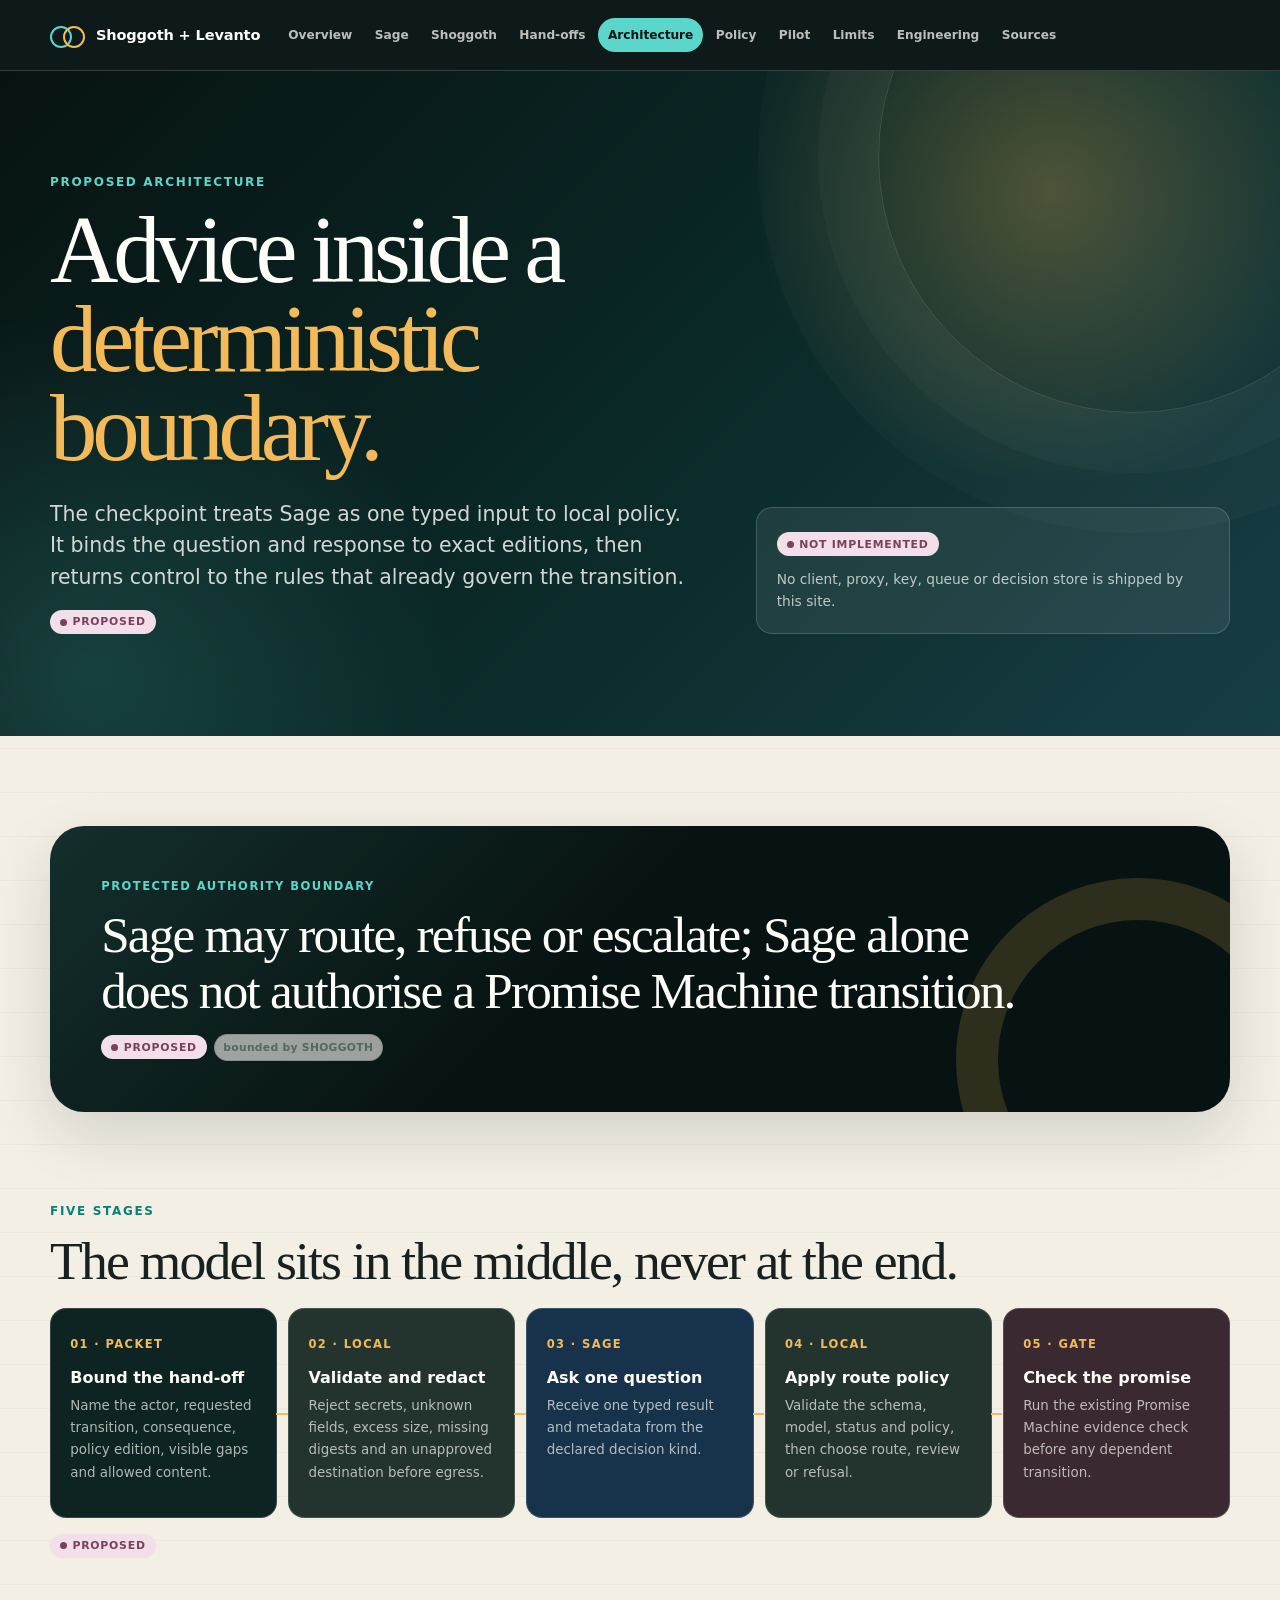
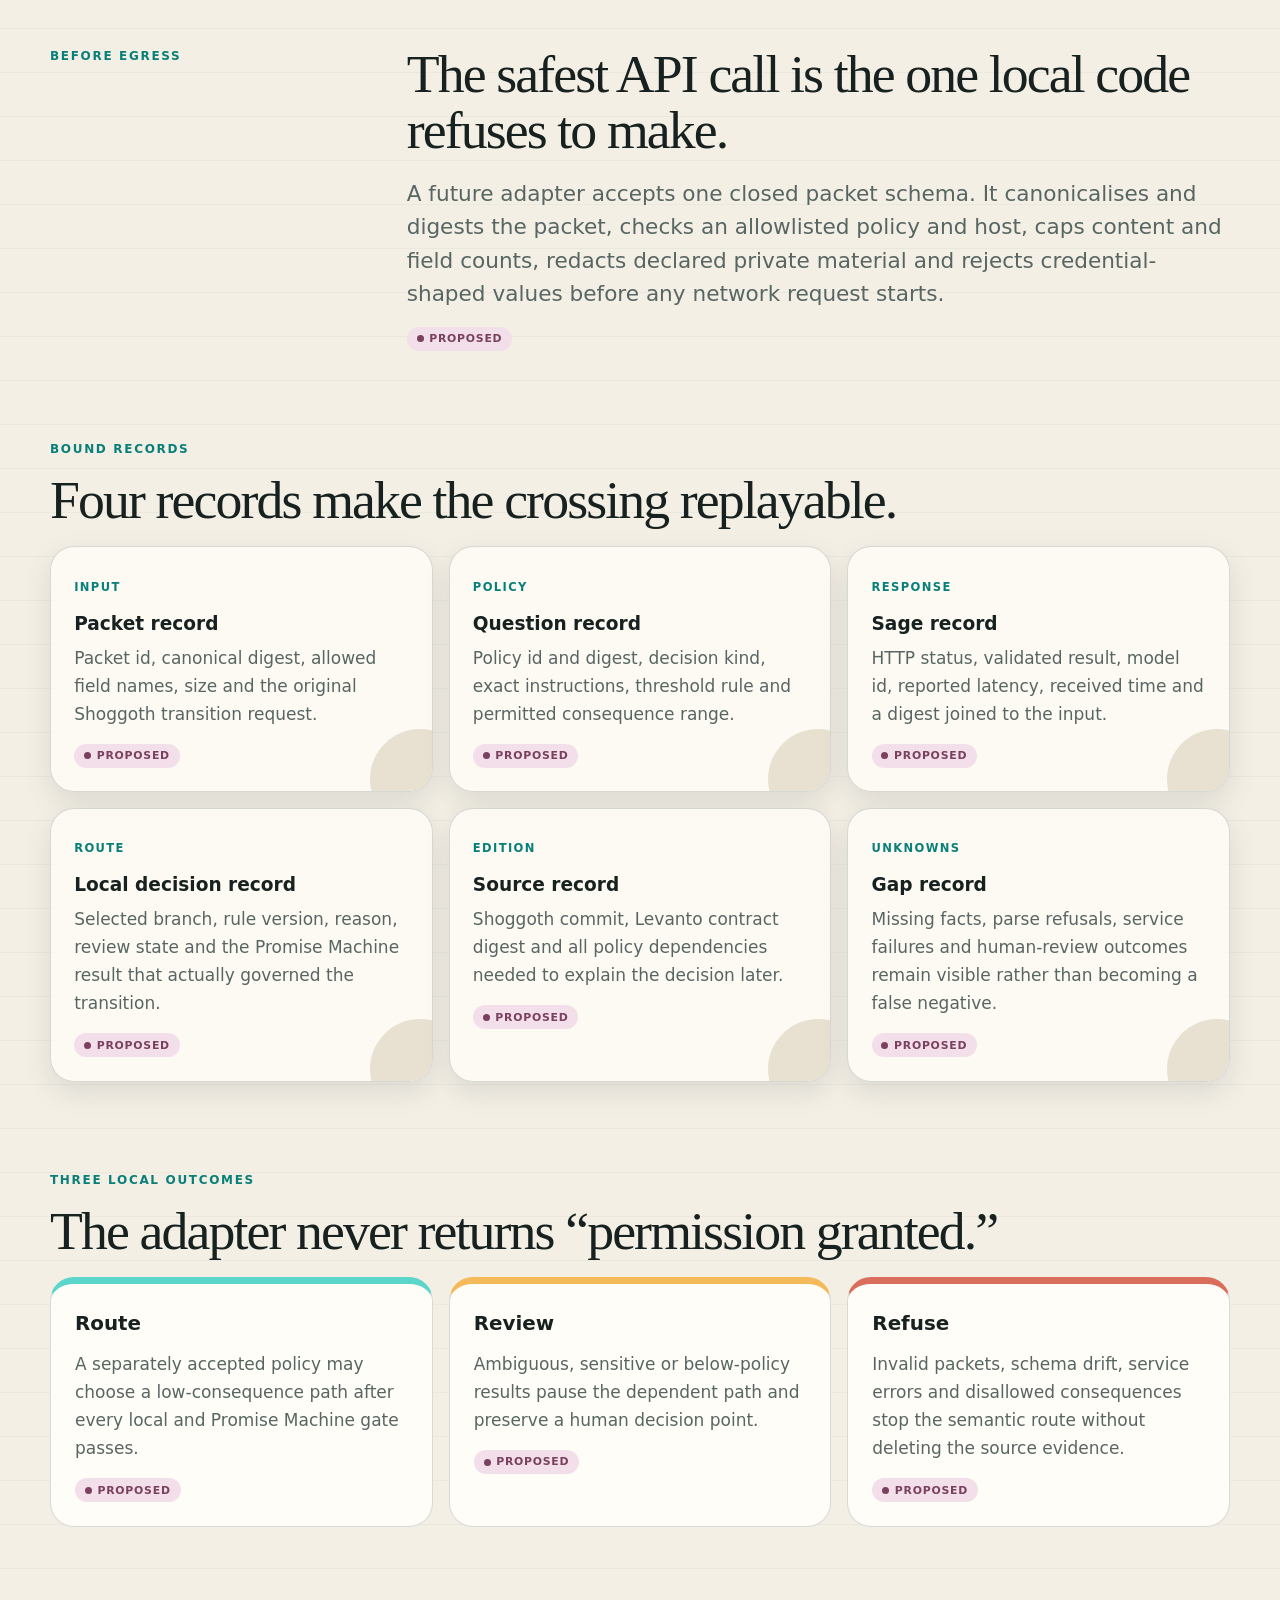
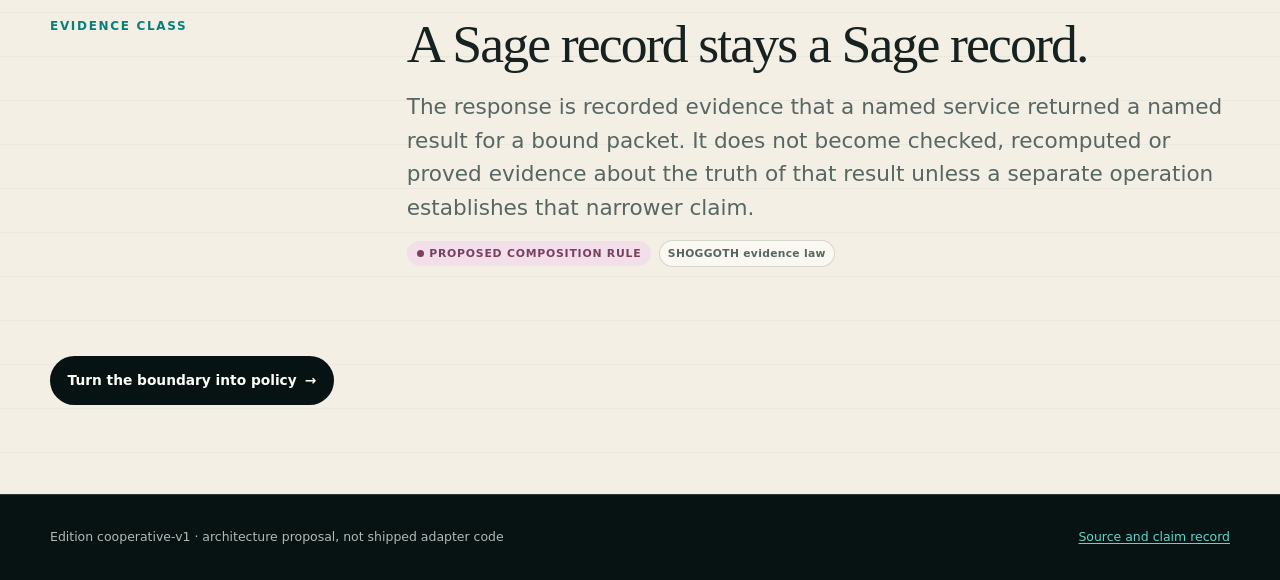
==== commit fa9cf816: "merge: integrate step two cooperative edition Co-authored-by: Shoggoth <shoggoth@wildcat.finance> Wi" ====
--- a/architecture.html
+++ b/architecture.html
@@ -3,22 +3,159 @@
 <head>
   <meta charset="utf-8">
   <meta name="viewport" content="width=device-width, initial-scale=1">
-  <meta name="description" content="A proposed Sage checkpoint beside Shoggoth's evidence gates.">
+  <meta name="description" content="A proposed advisory Sage checkpoint that preserves Shoggoth's Promise Machine authority.">
   <meta name="theme-color" content="#071312">
-  <title>Architecture | Shoggoth + Levanto</title>
-  <link rel="stylesheet" href="assets/style.css?v=20260827">
+  <meta property="og:type" content="website">
+  <meta property="og:site_name" content="Shoggoth + Levanto">
+  <meta property="og:title" content="Shoggoth + Levanto">
+  <meta property="og:description" content="A second opinion. Not a second authority.">
+  <meta property="og:url" content="https://laurenceday.github.io/shoggoth-and-levanto/architecture.html">
+  <meta property="og:image" content="https://laurenceday.github.io/shoggoth-and-levanto/assets/generated/social-preview.webp">
+  <meta property="og:image:width" content="1200">
+  <meta property="og:image:height" content="630">
+  <meta property="og:image:alt" content="Shoggoth and Levanto meet at a cooperative threshold">
+  <meta name="twitter:card" content="summary_large_image">
+  <meta name="twitter:title" content="Shoggoth + Levanto">
+  <meta name="twitter:description" content="A second opinion. Not a second authority.">
+  <meta name="twitter:image" content="https://laurenceday.github.io/shoggoth-and-levanto/assets/generated/social-preview.webp">
+  <link rel="canonical" href="https://laurenceday.github.io/shoggoth-and-levanto/architecture.html">
+  <title>Architecture | Advice inside a deterministic boundary</title>
+  <link rel="stylesheet" href="assets/style.css?v=20260827-3">
 </head>
 <body data-page="architecture">
   <a class="skip-link" href="#main">Skip to content</a>
-  <header class="site-header"><nav class="nav-shell" aria-label="Primary"><a class="brand" href="index.html"><span class="brand-mark" aria-hidden="true"></span><span>Shoggoth + Levanto</span></a><div class="nav-links"><a href="index.html">Overview</a><a href="sage.html">Sage</a><a href="shoggoth.html">Shoggoth</a><a href="handoffs.html">Hand-offs</a><a href="architecture.html" aria-current="page">Architecture</a><a href="policy.html">Policy</a><a href="pilot.html">Pilot</a><a href="limits.html">Limits</a><a href="engineering-primer.html">Engineering</a><a href="sources.html">Sources</a></div></nav></header>
+  <header class="site-header">
+    <nav class="nav-shell" aria-label="Primary">
+      <a class="brand" href="index.html"><span class="brand-mark" aria-hidden="true"></span><span>Shoggoth + Levanto</span></a>
+      <div class="nav-links">
+        <a href="index.html">Overview</a><a href="sage.html">Sage</a><a href="shoggoth.html">Shoggoth</a><a href="handoffs.html">Hand-offs</a><a href="architecture.html" aria-current="page">Architecture</a><a href="policy.html">Policy</a><a href="pilot.html">Pilot</a><a href="limits.html">Limits</a><a href="engineering-primer.html">Engineering</a><a href="sources.html">Sources</a>
+      </div>
+    </nav>
+  </header>
   <main id="main">
-    <section class="hero-shell"><div class="hero-grid"><div class="hero-copy"><p class="eyebrow">Proposed flow</p><h1>Put Sage beside the gate, not in place of it.</h1><p class="lede" data-claim="SHELL-ARCHITECTURE" data-status="proposed">This page will trace a bounded packet through deterministic redaction, one closed-ended Sage decision, local routing and the unchanged Promise Machine check.</p></div><aside class="status-stack" aria-label="Page status"><span class="status" data-status="proposed">Proposed architecture</span><p>No component on this page is a live adapter.</p></aside></div></section>
+    <section class="hero-shell">
+      <div class="hero-grid">
+        <div class="hero-copy">
+          <p class="eyebrow">Proposed architecture</p>
+          <h1>Advice inside a <em>deterministic boundary.</em></h1>
+          <p class="lede claim" data-claim="ARCH-THESIS" data-status="proposed">The checkpoint treats Sage as one typed input to local policy. It binds the question and response to exact editions, then returns control to the rules that already govern the transition.</p>
+          <div class="claim-meta"><span class="status" data-status="proposed">Proposed</span></div>
+        </div>
+        <aside class="status-stack" aria-label="Page status">
+          <span class="status" data-status="proposed">Not implemented</span>
+          <p>No client, proxy, key, queue or decision store is shipped by this site.</p>
+        </aside>
+      </div>
+    </section>
+
     <div class="page-body">
-      <div class="intro-grid"><p class="section-kicker">What belongs here</p><div class="prose"><h2>One semantic checkpoint, joined to the packet that asked.</h2><p>The completed architecture will bind the response to input and policy digests, then let deterministic local code choose route, review or refusal before the evidence gate runs.</p></div></div>
-      <aside class="boundary-callout"><strong>Authority stays local</strong><p>Sage may route, refuse or escalate; Sage alone does not authorise a Promise Machine transition.</p></aside>
-      <a class="next-link" href="policy.html">Define the policy split</a>
+      <aside class="boundary-callout claim" id="authority-boundary" data-claim="ARCH-AUTHORITY" data-status="proposed">
+        <strong>Protected authority boundary</strong>
+        <p>Sage may route, refuse or escalate; Sage alone does not authorise a Promise Machine transition.</p>
+        <div class="claim-meta"><span class="status" data-status="proposed">Proposed</span><a class="source-chip" href="sources.html#src-SHOGGOTH">bounded by SHOGGOTH</a></div>
+      </aside>
+
+      <section>
+        <div class="section-heading">
+          <p class="section-kicker">Five stages</p>
+          <h2>The model sits in the middle, never at the end.</h2>
+        </div>
+        <div class="flow claim" data-claim="ARCH-FLOW" data-status="proposed">
+          <article class="flow-step"><span class="card-index">01 · Packet</span><h3>Bound the hand-off</h3><p>Name the actor, requested transition, consequence, policy edition, visible gaps and allowed content.</p></article>
+          <article class="flow-step local"><span class="card-index">02 · Local</span><h3>Validate and redact</h3><p>Reject secrets, unknown fields, excess size, missing digests and an unapproved destination before egress.</p></article>
+          <article class="flow-step sage"><span class="card-index">03 · Sage</span><h3>Ask one question</h3><p>Receive one typed result and metadata from the declared decision kind.</p></article>
+          <article class="flow-step local"><span class="card-index">04 · Local</span><h3>Apply route policy</h3><p>Validate the schema, model, status and policy, then choose route, review or refusal.</p></article>
+          <article class="flow-step authority"><span class="card-index">05 · Gate</span><h3>Check the promise</h3><p>Run the existing Promise Machine evidence check before any dependent transition.</p></article>
+        </div>
+        <div class="claim-meta"><span class="status" data-status="proposed">Proposed</span></div>
+      </section>
+
+      <section class="section-grid">
+        <p class="section-kicker">Before egress</p>
+        <div class="prose claim" data-claim="ARCH-PREPROCESS" data-status="proposed">
+          <h2>The safest API call is the one local code refuses to make.</h2>
+          <p class="big-copy">A future adapter accepts one closed packet schema. It canonicalises and digests the packet, checks an allowlisted policy and host, caps content and field counts, redacts declared private material and rejects credential-shaped values before any network request starts.</p>
+          <div class="claim-meta"><span class="status" data-status="proposed">Proposed</span></div>
+        </div>
+      </section>
+
+      <section>
+        <div class="section-heading">
+          <p class="section-kicker">Bound records</p>
+          <h2>Four records make the crossing replayable.</h2>
+        </div>
+        <div class="card-grid">
+          <article class="card claim" data-claim="ARCH-INPUT-RECORD" data-status="proposed">
+            <span class="card-index">Input</span><h3>Packet record</h3>
+            <p>Packet id, canonical digest, allowed field names, size and the original Shoggoth transition request.</p>
+            <div class="claim-meta"><span class="status" data-status="proposed">Proposed</span></div>
+          </article>
+          <article class="card claim" data-claim="ARCH-POLICY-RECORD" data-status="proposed">
+            <span class="card-index">Policy</span><h3>Question record</h3>
+            <p>Policy id and digest, decision kind, exact instructions, threshold rule and permitted consequence range.</p>
+            <div class="claim-meta"><span class="status" data-status="proposed">Proposed</span></div>
+          </article>
+          <article class="card claim" data-claim="ARCH-RESPONSE-RECORD" data-status="proposed">
+            <span class="card-index">Response</span><h3>Sage record</h3>
+            <p>HTTP status, validated result, model id, reported latency, received time and a digest joined to the input.</p>
+            <div class="claim-meta"><span class="status" data-status="proposed">Proposed</span></div>
+          </article>
+          <article class="card claim" data-claim="ARCH-ROUTE-RECORD" data-status="proposed">
+            <span class="card-index">Route</span><h3>Local decision record</h3>
+            <p>Selected branch, rule version, reason, review state and the Promise Machine result that actually governed the transition.</p>
+            <div class="claim-meta"><span class="status" data-status="proposed">Proposed</span></div>
+          </article>
+          <article class="card claim" data-claim="ARCH-SOURCE-RECORD" data-status="proposed">
+            <span class="card-index">Edition</span><h3>Source record</h3>
+            <p>Shoggoth commit, Levanto contract digest and all policy dependencies needed to explain the decision later.</p>
+            <div class="claim-meta"><span class="status" data-status="proposed">Proposed</span></div>
+          </article>
+          <article class="card claim" data-claim="ARCH-GAP-RECORD" data-status="proposed">
+            <span class="card-index">Unknowns</span><h3>Gap record</h3>
+            <p>Missing facts, parse refusals, service failures and human-review outcomes remain visible rather than becoming a false negative.</p>
+            <div class="claim-meta"><span class="status" data-status="proposed">Proposed</span></div>
+          </article>
+        </div>
+      </section>
+
+      <section>
+        <div class="section-heading">
+          <p class="section-kicker">Three local outcomes</p>
+          <h2>The adapter never returns “permission granted.”</h2>
+        </div>
+        <div class="route-grid">
+          <article class="route route claim" data-claim="ARCH-ROUTE" data-status="proposed">
+            <h3>Route</h3>
+            <p>A separately accepted policy may choose a low-consequence path after every local and Promise Machine gate passes.</p>
+            <div class="claim-meta"><span class="status" data-status="proposed">Proposed</span></div>
+          </article>
+          <article class="route review claim" data-claim="ARCH-REVIEW" data-status="proposed">
+            <h3>Review</h3>
+            <p>Ambiguous, sensitive or below-policy results pause the dependent path and preserve a human decision point.</p>
+            <div class="claim-meta"><span class="status" data-status="proposed">Proposed</span></div>
+          </article>
+          <article class="route refuse claim" data-claim="ARCH-REFUSE" data-status="proposed">
+            <h3>Refuse</h3>
+            <p>Invalid packets, schema drift, service errors and disallowed consequences stop the semantic route without deleting the source evidence.</p>
+            <div class="claim-meta"><span class="status" data-status="proposed">Proposed</span></div>
+          </article>
+        </div>
+      </section>
+
+      <section class="section-grid">
+        <p class="section-kicker">Evidence class</p>
+        <div class="prose">
+          <div class="claim" data-claim="ARCH-EVIDENCE" data-status="proposed">
+            <h2>A Sage record stays a Sage record.</h2>
+            <p class="big-copy">The response is recorded evidence that a named service returned a named result for a bound packet. It does not become checked, recomputed or proved evidence about the truth of that result unless a separate operation establishes that narrower claim.</p>
+            <div class="claim-meta"><span class="status" data-status="proposed">Proposed composition rule</span><a class="source-chip" href="sources.html#src-SHOGGOTH">SHOGGOTH evidence law</a></div>
+          </div>
+        </div>
+      </section>
+
+      <a class="next-link" href="policy.html">Turn the boundary into policy</a>
     </div>
   </main>
-  <footer class="site-footer"><div class="footer-shell"><p data-edition="cooperative-v1">Edition cooperative-v1 · Research and proposal</p><p><a href="sources.html">Source record</a></p></div></footer>
+  <footer class="site-footer"><div class="footer-shell"><p data-edition="cooperative-v1">Edition cooperative-v1 · architecture proposal, not shipped adapter code</p><p><a href="sources.html">Source and claim record</a></p></div></footer>
 </body>
 </html>
--- a/assets/style.css
+++ b/assets/style.css
@@ -1,21 +1,28 @@
 :root {
   --night: #071312;
-  --night-soft: #10211f;
-  --ink: #15201f;
-  --muted: #5b6764;
-  --paper: #f4f0e7;
-  --paper-deep: #e9e2d4;
+  --night-2: #0d2422;
+  --night-3: #153735;
+  --ink: #17211f;
+  --muted: #586663;
+  --paper: #f3efe5;
+  --paper-2: #e8e0d1;
   --white: #fffdf8;
-  --aqua: #46c7bd;
-  --aqua-dark: #087f79;
-  --sky: #7fbfd1;
-  --sun: #f2b75c;
-  --coral: #dc735d;
-  --line: rgba(21, 32, 31, 0.16);
-  --shadow: 0 18px 50px rgba(18, 31, 29, 0.12);
-  --radius-lg: 28px;
-  --radius-md: 18px;
-  --content: 1160px;
+  --aqua: #5bd6ca;
+  --aqua-deep: #087f78;
+  --blue: #79bde4;
+  --sun: #f4b958;
+  --sun-deep: #b97319;
+  --coral: #d96e5d;
+  --plum: #86689c;
+  --line: rgba(23, 33, 31, 0.16);
+  --line-light: rgba(255, 253, 248, 0.16);
+  --shadow: 0 22px 60px rgba(18, 31, 29, 0.14);
+  --shadow-small: 0 10px 28px rgba(18, 31, 29, 0.1);
+  --radius-xl: 34px;
+  --radius-lg: 24px;
+  --radius-md: 16px;
+  --content: 1180px;
+  --reading: 820px;
 }
 
 * {
@@ -29,7 +36,10 @@
 body {
   margin: 0;
   color: var(--ink);
-  background: var(--paper);
+  background:
+    linear-gradient(rgba(23, 33, 31, 0.035) 1px, transparent 1px),
+    var(--paper);
+  background-size: 100% 44px;
   font-family: Inter, ui-sans-serif, system-ui, -apple-system, BlinkMacSystemFont,
     "Segoe UI", sans-serif;
   font-size: 17px;
@@ -37,9 +47,20 @@
   text-rendering: optimizeLegibility;
 }
 
+img,
+svg {
+  display: block;
+  max-width: 100%;
+}
+
+img {
+  height: auto;
+}
+
 a {
-  color: var(--aqua-dark);
-  text-underline-offset: 0.18em;
+  color: var(--aqua-deep);
+  text-decoration-thickness: 1px;
+  text-underline-offset: 0.19em;
 }
 
 a:hover {
@@ -47,11 +68,22 @@
 }
 
 a:focus-visible,
-button:focus-visible,
 [tabindex]:focus-visible {
   outline: 3px solid var(--sun);
   outline-offset: 4px;
   border-radius: 4px;
+}
+
+code,
+pre {
+  font-family: "SFMono-Regular", Consolas, "Liberation Mono", monospace;
+}
+
+code {
+  padding: 0.08rem 0.3rem;
+  background: rgba(8, 127, 120, 0.1);
+  border-radius: 5px;
+  font-size: 0.9em;
 }
 
 .skip-link {
@@ -59,10 +91,11 @@
   z-index: 100;
   top: 0.75rem;
   left: 0.75rem;
-  padding: 0.65rem 0.9rem;
+  padding: 0.65rem 0.95rem;
   color: var(--night);
   background: var(--sun);
   border-radius: 999px;
+  font-weight: 800;
   transform: translateY(-200%);
 }
 
@@ -76,16 +109,16 @@
   top: 0;
   color: var(--white);
   background: rgba(7, 19, 18, 0.97);
-  border-bottom: 1px solid rgba(255, 255, 255, 0.12);
+  border-bottom: 1px solid var(--line-light);
   backdrop-filter: blur(14px);
 }
 
 .nav-shell {
   display: flex;
   align-items: center;
-  gap: 1.1rem;
+  gap: 1.15rem;
   width: min(calc(100% - 2rem), var(--content));
-  min-height: 68px;
+  min-height: 70px;
   margin: 0 auto;
 }
 
@@ -95,8 +128,8 @@
   align-items: center;
   gap: 0.68rem;
   color: var(--white);
-  font-size: 0.92rem;
-  font-weight: 800;
+  font-size: 0.91rem;
+  font-weight: 850;
   letter-spacing: -0.01em;
   text-decoration: none;
 }
@@ -104,7 +137,7 @@
 .brand-mark {
   position: relative;
   display: inline-block;
-  width: 34px;
+  width: 35px;
   height: 25px;
 }
 
@@ -132,8 +165,8 @@
 .nav-links {
   display: flex;
   flex: 1 1 auto;
-  gap: 0.25rem;
   align-items: center;
+  gap: 0.2rem;
   overflow-x: auto;
   padding: 0.55rem 0;
   scrollbar-width: thin;
@@ -141,11 +174,11 @@
 
 .nav-links a {
   flex: 0 0 auto;
-  padding: 0.42rem 0.62rem;
+  padding: 0.42rem 0.6rem;
   color: rgba(255, 253, 248, 0.72);
   border-radius: 999px;
-  font-size: 0.78rem;
-  font-weight: 700;
+  font-size: 0.76rem;
+  font-weight: 750;
   text-decoration: none;
 }
 
@@ -165,238 +198,768 @@
   overflow: hidden;
   color: var(--white);
   background:
-    radial-gradient(circle at 76% 30%, rgba(242, 183, 92, 0.34), transparent 24%),
-    linear-gradient(135deg, #071312 0%, #0c2c2b 54%, #16404a 100%);
+    radial-gradient(circle at 82% 18%, rgba(244, 185, 88, 0.28), transparent 25%),
+    radial-gradient(circle at 7% 90%, rgba(91, 214, 202, 0.17), transparent 27%),
+    linear-gradient(135deg, var(--night) 0%, #0a2927 52%, #173e45 100%);
 }
 
 .hero-shell::before {
   position: absolute;
   z-index: -1;
-  right: 7%;
-  bottom: -110px;
-  width: 330px;
-  height: 410px;
+  top: -170px;
+  right: -110px;
+  width: 510px;
+  height: 510px;
   content: "";
-  border: 32px solid rgba(255, 253, 248, 0.12);
-  border-bottom: 0;
-  border-radius: 170px 170px 0 0;
-}
-
-.hero-shell::after {
-  position: absolute;
-  z-index: -1;
-  right: 165px;
-  bottom: 52px;
-  width: 104px;
-  height: 104px;
-  content: "";
-  background: var(--sun);
+  border: 1px solid rgba(255, 253, 248, 0.13);
   border-radius: 50%;
-  box-shadow: 0 0 70px rgba(242, 183, 92, 0.45);
+  box-shadow:
+    0 0 0 60px rgba(255, 253, 248, 0.025),
+    0 0 0 120px rgba(255, 253, 248, 0.02);
 }
 
 .hero-grid {
   display: grid;
-  grid-template-columns: minmax(0, 1.3fr) minmax(230px, 0.7fr);
-  gap: 3rem;
-  align-items: end;
+  grid-template-columns: minmax(0, 1.15fr) minmax(280px, 0.85fr);
+  gap: clamp(2rem, 5vw, 5.5rem);
+  align-items: center;
   width: min(calc(100% - 2rem), var(--content));
-  min-height: 500px;
+  min-height: 520px;
   margin: 0 auto;
-  padding: 5rem 0 4.5rem;
+  padding: clamp(4rem, 8vw, 7rem) 0;
+}
+
+.hero-grid.hero-with-art {
+  grid-template-columns: minmax(0, 0.88fr) minmax(340px, 0.72fr);
+  min-height: 680px;
 }
 
 .hero-copy {
   max-width: 760px;
 }
 
-.eyebrow {
+.eyebrow,
+.section-kicker {
   margin: 0 0 0.8rem;
   color: var(--aqua);
-  font-size: 0.78rem;
+  font-size: 0.75rem;
   font-weight: 850;
   letter-spacing: 0.14em;
   text-transform: uppercase;
 }
 
-h1,
-h2,
-h3 {
+.hero-copy h1 {
+  max-width: 880px;
+  margin: 0;
   font-family: Georgia, "Times New Roman", serif;
-  font-weight: 650;
-  line-height: 1.08;
-  text-wrap: balance;
-}
-
-h1 {
-  max-width: 860px;
-  margin: 0;
-  font-size: clamp(3rem, 7vw, 6.6rem);
+  font-size: clamp(3rem, 7.4vw, 6.5rem);
+  font-weight: 500;
   letter-spacing: -0.055em;
-}
-
-h2 {
-  margin: 0 0 1rem;
-  font-size: clamp(2rem, 4vw, 3.5rem);
-  letter-spacing: -0.035em;
-}
-
-h3 {
-  margin: 0 0 0.55rem;
-  font-size: 1.35rem;
+  line-height: 0.94;
+}
+
+.hero-copy h1 em {
+  color: var(--sun);
+  font-style: normal;
 }
 
 .lede {
-  max-width: 720px;
-  margin: 1.4rem 0 0;
-  color: rgba(255, 253, 248, 0.78);
-  font-size: clamp(1.08rem, 2vw, 1.32rem);
+  max-width: 700px;
+  margin: 1.6rem 0 0;
+  color: rgba(255, 253, 248, 0.82);
+  font-size: clamp(1.05rem, 1.8vw, 1.28rem);
+  line-height: 1.55;
+}
+
+.hero-actions {
+  display: flex;
+  flex-wrap: wrap;
+  gap: 0.8rem;
+  margin-top: 2rem;
+}
+
+.button-link {
+  display: inline-flex;
+  align-items: center;
+  min-height: 46px;
+  padding: 0.72rem 1.05rem;
+  color: var(--night);
+  background: var(--aqua);
+  border: 1px solid transparent;
+  border-radius: 999px;
+  font-size: 0.86rem;
+  font-weight: 850;
+  text-decoration: none;
+}
+
+.button-link.secondary {
+  color: var(--white);
+  background: transparent;
+  border-color: rgba(255, 253, 248, 0.35);
+}
+
+.hero-art {
+  position: relative;
+  align-self: stretch;
+  min-height: 520px;
+}
+
+.hero-art img {
+  width: 100%;
+  height: 100%;
+  object-fit: cover;
+  object-position: center 51%;
+  border: 1px solid rgba(255, 253, 248, 0.2);
+  border-radius: var(--radius-xl);
+  box-shadow: 0 28px 70px rgba(0, 0, 0, 0.28);
+}
+
+.art-caption {
+  position: absolute;
+  right: 1rem;
+  bottom: 1rem;
+  left: 1rem;
+  margin: 0;
+  padding: 0.7rem 0.85rem;
+  color: rgba(255, 253, 248, 0.88);
+  background: rgba(7, 19, 18, 0.78);
+  border: 1px solid rgba(255, 253, 248, 0.15);
+  border-radius: 12px;
+  font-size: 0.75rem;
+  backdrop-filter: blur(8px);
 }
 
 .status-stack {
   align-self: end;
   padding: 1.25rem;
-  background: rgba(7, 19, 18, 0.52);
-  border: 1px solid rgba(255, 255, 255, 0.16);
+  background: rgba(255, 253, 248, 0.08);
+  border: 1px solid rgba(255, 253, 248, 0.16);
   border-radius: var(--radius-md);
-  box-shadow: 0 20px 50px rgba(0, 0, 0, 0.14);
 }
 
 .status-stack p {
   margin: 0.7rem 0 0;
-  color: rgba(255, 253, 248, 0.7);
-  font-size: 0.88rem;
+  color: rgba(255, 253, 248, 0.72);
+  font-size: 0.86rem;
 }
 
 .status {
   display: inline-flex;
   align-items: center;
-  gap: 0.42rem;
-  padding: 0.34rem 0.66rem;
-  color: var(--night);
-  background: var(--sun);
+  gap: 0.35rem;
+  padding: 0.28rem 0.62rem;
+  color: var(--ink);
+  background: var(--paper-2);
   border-radius: 999px;
-  font-size: 0.72rem;
+  font-size: 0.68rem;
   font-weight: 850;
-  letter-spacing: 0.08em;
+  letter-spacing: 0.07em;
+  line-height: 1.4;
   text-transform: uppercase;
 }
 
 .status::before {
-  width: 0.48rem;
-  height: 0.48rem;
+  width: 7px;
+  height: 7px;
   content: "";
   background: currentColor;
   border-radius: 50%;
 }
 
+.status[data-status="current"] {
+  color: #0a716b;
+  background: #d9f3ed;
+}
+
+.status[data-status="vendor-reported"] {
+  color: #8b5b16;
+  background: #fae8c4;
+}
+
+.status[data-status="inferred"] {
+  color: #395f8c;
+  background: #ddeaf6;
+}
+
+.status[data-status="proposed"] {
+  color: #7a405f;
+  background: #f3dfe9;
+}
+
+.status[data-status="illustrative"] {
+  color: #664d83;
+  background: #eae1f2;
+}
+
+.status[data-status="unknown"] {
+  color: #5d6462;
+  background: #e5e6e3;
+}
+
 .page-body {
   width: min(calc(100% - 2rem), var(--content));
   margin: 0 auto;
-  padding: 5rem 0 7rem;
-}
-
-.intro-grid {
-  display: grid;
-  grid-template-columns: minmax(0, 0.7fr) minmax(0, 1.3fr);
-  gap: 3rem;
+  padding: clamp(4rem, 7vw, 6.5rem) 0;
+}
+
+.page-body > * + * {
+  margin-top: clamp(3.5rem, 7vw, 6rem);
+}
+
+.intro-grid,
+.section-grid {
+  display: grid;
+  grid-template-columns: minmax(150px, 0.34fr) minmax(0, 1fr);
+  gap: clamp(2rem, 6vw, 6rem);
   align-items: start;
 }
 
+.section-grid > * {
+  min-width: 0;
+}
+
 .section-kicker {
-  margin: 0;
-  color: var(--aqua-dark);
-  font-size: 0.76rem;
-  font-weight: 850;
+  position: sticky;
+  top: 96px;
+  color: var(--aqua-deep);
+}
+
+.prose {
+  max-width: var(--reading);
+}
+
+.prose h2,
+.section-heading h2 {
+  margin: 0 0 1.1rem;
+  font-family: Georgia, "Times New Roman", serif;
+  font-size: clamp(2rem, 4.2vw, 3.55rem);
+  font-weight: 500;
+  letter-spacing: -0.035em;
+  line-height: 1.04;
+}
+
+.prose h3 {
+  margin: 2.2rem 0 0.7rem;
+  font-size: 1.18rem;
+  line-height: 1.3;
+}
+
+.prose p {
+  margin: 0 0 1rem;
+}
+
+.prose .big-copy {
+  color: var(--muted);
+  font-size: clamp(1.1rem, 2vw, 1.35rem);
+  line-height: 1.55;
+}
+
+.claim {
+  position: relative;
+}
+
+.claim-meta {
+  display: flex;
+  flex-wrap: wrap;
+  gap: 0.45rem;
+  align-items: center;
+  margin-top: 1rem;
+}
+
+.source-chip {
+  display: inline-flex;
+  align-items: center;
+  min-height: 26px;
+  padding: 0.22rem 0.52rem;
+  color: var(--muted);
+  background: rgba(255, 253, 248, 0.6);
+  border: 1px solid var(--line);
+  border-radius: 999px;
+  font-size: 0.67rem;
+  font-weight: 760;
+  letter-spacing: 0.03em;
+  text-decoration: none;
+}
+
+.source-chip:hover {
+  color: var(--ink);
+  background: var(--white);
+}
+
+.card-grid {
+  display: grid;
+  grid-template-columns: repeat(3, minmax(0, 1fr));
+  gap: 1rem;
+}
+
+.card-grid.two {
+  grid-template-columns: repeat(2, minmax(0, 1fr));
+}
+
+.card {
+  position: relative;
+  min-height: 220px;
+  padding: 1.45rem;
+  overflow: hidden;
+  background: rgba(255, 253, 248, 0.8);
+  border: 1px solid var(--line);
+  border-radius: var(--radius-lg);
+  box-shadow: var(--shadow-small);
+}
+
+.card::after {
+  position: absolute;
+  right: -38px;
+  bottom: -38px;
+  width: 100px;
+  height: 100px;
+  content: "";
+  background: var(--paper-2);
+  border-radius: 50%;
+}
+
+.card h3 {
+  position: relative;
+  z-index: 1;
+  margin: 0.8rem 0 0.55rem;
+  font-size: 1.16rem;
+  line-height: 1.25;
+}
+
+.card p {
+  position: relative;
+  z-index: 1;
+  margin: 0;
+  color: var(--muted);
+}
+
+.card .claim-meta {
+  position: relative;
+  z-index: 1;
+}
+
+.card-index {
+  color: var(--aqua-deep);
+  font-size: 0.72rem;
+  font-weight: 900;
   letter-spacing: 0.12em;
   text-transform: uppercase;
 }
 
-.prose {
-  max-width: 760px;
-}
-
-.prose > :first-child {
-  margin-top: 0;
-}
-
-.prose p {
-  color: #35413f;
-}
-
 .boundary-callout {
-  margin: 3rem 0;
-  padding: clamp(1.5rem, 4vw, 2.7rem);
+  position: relative;
+  overflow: hidden;
+  padding: clamp(1.7rem, 4vw, 3.2rem);
   color: var(--white);
-  background: var(--night);
-  border-left: 7px solid var(--aqua);
-  border-radius: 0 var(--radius-lg) var(--radius-lg) 0;
+  background:
+    linear-gradient(135deg, rgba(91, 214, 202, 0.14), transparent 45%),
+    var(--night);
+  border-radius: var(--radius-xl);
   box-shadow: var(--shadow);
+}
+
+.boundary-callout::after {
+  position: absolute;
+  right: -90px;
+  bottom: -130px;
+  width: 280px;
+  height: 280px;
+  content: "";
+  border: 42px solid rgba(244, 185, 88, 0.16);
+  border-radius: 50%;
 }
 
 .boundary-callout strong {
   display: block;
-  margin-bottom: 0.45rem;
+  color: var(--aqua);
+  font-size: 0.72rem;
+  letter-spacing: 0.13em;
+  text-transform: uppercase;
+}
+
+.boundary-callout p {
+  position: relative;
+  z-index: 1;
+  max-width: 920px;
+  margin: 0.7rem 0 0;
+  font-family: Georgia, "Times New Roman", serif;
+  font-size: clamp(1.75rem, 4vw, 3.4rem);
+  letter-spacing: -0.035em;
+  line-height: 1.08;
+}
+
+.flow {
+  display: grid;
+  grid-template-columns: repeat(5, minmax(0, 1fr));
+  gap: 0.7rem;
+  align-items: stretch;
+}
+
+.flow-step {
+  position: relative;
+  min-height: 210px;
+  padding: 1.2rem;
+  color: var(--white);
+  background: var(--night-2);
+  border: 1px solid var(--line-light);
+  border-radius: var(--radius-md);
+}
+
+.flow-step:not(:last-child)::after {
+  position: absolute;
+  z-index: 3;
+  top: 50%;
+  right: -0.72rem;
+  width: 0.72rem;
+  height: 2px;
+  content: "";
+  background: var(--sun);
+}
+
+.flow-step .card-index {
   color: var(--sun);
-  font-size: 0.78rem;
-  letter-spacing: 0.12em;
+}
+
+.flow-step h3 {
+  margin: 0.75rem 0 0.5rem;
+  font-size: 1rem;
+  line-height: 1.2;
+}
+
+.flow-step p {
+  margin: 0;
+  color: rgba(255, 253, 248, 0.68);
+  font-size: 0.84rem;
+}
+
+.flow-step.sage {
+  background: #17334b;
+}
+
+.flow-step.local {
+  background: #23342f;
+}
+
+.flow-step.authority {
+  background: #3a2931;
+}
+
+.comparison {
+  display: grid;
+  grid-template-columns: repeat(2, minmax(0, 1fr));
+  gap: 1rem;
+}
+
+.comparison-panel {
+  padding: clamp(1.4rem, 3vw, 2.2rem);
+  background: var(--white);
+  border: 1px solid var(--line);
+  border-top: 7px solid var(--aqua);
+  border-radius: var(--radius-lg);
+  box-shadow: var(--shadow-small);
+}
+
+.comparison-panel.sage {
+  border-top-color: var(--blue);
+}
+
+.comparison-panel h3 {
+  margin: 0 0 0.8rem;
+  font-size: 1.25rem;
+}
+
+.comparison-panel ul,
+.check-list,
+.source-list {
+  margin: 0;
+  padding: 0;
+  list-style: none;
+}
+
+.comparison-panel li,
+.check-list li {
+  position: relative;
+  padding: 0.72rem 0 0.72rem 1.5rem;
+  border-top: 1px solid var(--line);
+}
+
+.comparison-panel li:first-child,
+.check-list li:first-child {
+  border-top: 0;
+}
+
+.comparison-panel li::before,
+.check-list li::before {
+  position: absolute;
+  top: 1.22rem;
+  left: 0;
+  width: 8px;
+  height: 8px;
+  content: "";
+  background: var(--aqua-deep);
+  border-radius: 50%;
+}
+
+.data-table-wrap {
+  max-width: 100%;
+  overflow-x: auto;
+  background: rgba(255, 253, 248, 0.75);
+  border: 1px solid var(--line);
+  border-radius: var(--radius-lg);
+  box-shadow: var(--shadow-small);
+}
+
+.data-table {
+  width: 100%;
+  border-collapse: collapse;
+  min-width: 720px;
+}
+
+.data-table th,
+.data-table td {
+  padding: 1rem;
+  text-align: left;
+  vertical-align: top;
+  border-bottom: 1px solid var(--line);
+}
+
+.data-table tr:last-child td {
+  border-bottom: 0;
+}
+
+.data-table th {
+  color: var(--muted);
+  background: var(--paper-2);
+  font-size: 0.7rem;
+  letter-spacing: 0.08em;
   text-transform: uppercase;
 }
 
-.boundary-callout p {
-  max-width: 900px;
-  margin: 0;
-  font-family: Georgia, "Times New Roman", serif;
-  font-size: clamp(1.45rem, 3vw, 2.35rem);
-  line-height: 1.25;
-}
-
-.card-grid {
+.data-table td {
+  font-size: 0.9rem;
+}
+
+.data-table td:first-child {
+  font-weight: 800;
+}
+
+.code-sample {
+  overflow-x: auto;
+  margin: 0;
+  padding: 1.4rem;
+  color: #dff8f4;
+  background: var(--night);
+  border: 1px solid var(--line-light);
+  border-radius: var(--radius-lg);
+  box-shadow: var(--shadow);
+  font-size: 0.8rem;
+  line-height: 1.55;
+}
+
+.code-sample code {
+  padding: 0;
+  color: inherit;
+  background: transparent;
+}
+
+.example-label {
+  display: inline-flex;
+  margin-bottom: 0.65rem;
+  padding: 0.25rem 0.55rem;
+  color: #4e3b6d;
+  background: #ece3f5;
+  border: 1px solid #d6c4e7;
+  border-radius: 999px;
+  font-size: 0.68rem;
+  font-weight: 850;
+  letter-spacing: 0.06em;
+  text-transform: uppercase;
+}
+
+.route-grid {
   display: grid;
   grid-template-columns: repeat(3, minmax(0, 1fr));
   gap: 1rem;
-  margin-top: 2rem;
-}
-
-.card {
-  min-height: 190px;
-  padding: 1.45rem;
+}
+
+.route {
+  padding: 1.5rem;
   background: var(--white);
   border: 1px solid var(--line);
+  border-radius: var(--radius-lg);
+}
+
+.route.route {
+  border-top: 7px solid var(--aqua);
+}
+
+.route.review {
+  border-top-color: var(--sun);
+}
+
+.route.refuse {
+  border-top-color: var(--coral);
+}
+
+.route h3 {
+  margin: 0 0 0.55rem;
+}
+
+.route p {
+  margin: 0;
+  color: var(--muted);
+}
+
+.timeline {
+  position: relative;
+  display: grid;
+  gap: 1rem;
+}
+
+.timeline::before {
+  position: absolute;
+  top: 1rem;
+  bottom: 1rem;
+  left: 20px;
+  width: 2px;
+  content: "";
+  background: var(--aqua);
+}
+
+.timeline-item {
+  position: relative;
+  display: grid;
+  grid-template-columns: 42px minmax(0, 1fr);
+  gap: 1.2rem;
+  align-items: start;
+}
+
+.timeline-number {
+  z-index: 1;
+  display: grid;
+  width: 42px;
+  height: 42px;
+  place-items: center;
+  color: var(--night);
+  background: var(--sun);
+  border: 5px solid var(--paper);
+  border-radius: 50%;
+  font-size: 0.75rem;
+  font-weight: 900;
+}
+
+.timeline-copy {
+  padding: 0.2rem 0 1.4rem;
+}
+
+.timeline-copy h3 {
+  margin: 0 0 0.35rem;
+}
+
+.timeline-copy p {
+  max-width: 760px;
+  margin: 0;
+  color: var(--muted);
+}
+
+.risk-grid {
+  display: grid;
+  grid-template-columns: repeat(2, minmax(0, 1fr));
+  gap: 1rem;
+}
+
+.risk {
+  padding: 1.35rem;
+  background: rgba(255, 253, 248, 0.82);
+  border: 1px solid var(--line);
+  border-left: 7px solid var(--coral);
   border-radius: var(--radius-md);
-  box-shadow: 0 8px 24px rgba(21, 32, 31, 0.05);
-}
-
-.card p {
+}
+
+.risk h3 {
+  margin: 0 0 0.5rem;
+  font-size: 1rem;
+}
+
+.risk p {
   margin: 0;
   color: var(--muted);
-  font-size: 0.94rem;
-}
-
-.card-index {
-  display: inline-flex;
-  width: 2rem;
-  height: 2rem;
-  align-items: center;
-  justify-content: center;
-  margin-bottom: 1.4rem;
-  color: var(--night);
-  background: var(--paper-deep);
-  border-radius: 50%;
-  font-size: 0.74rem;
-  font-weight: 850;
+  font-size: 0.9rem;
+}
+
+.source-list {
+  display: grid;
+  gap: 0.8rem;
+}
+
+.source-entry {
+  display: grid;
+  grid-template-columns: minmax(120px, 0.28fr) minmax(0, 1fr);
+  gap: 1rem;
+  padding: 1.1rem 1.2rem;
+  background: rgba(255, 253, 248, 0.82);
+  border: 1px solid var(--line);
+  border-radius: var(--radius-md);
+}
+
+.source-entry h3 {
+  margin: 0;
+  font-size: 0.82rem;
+  overflow-wrap: anywhere;
+}
+
+.source-entry p {
+  margin: 0;
+  color: var(--muted);
+  font-size: 0.86rem;
+}
+
+.source-entry a {
+  overflow-wrap: anywhere;
+}
+
+.status-key {
+  display: grid;
+  grid-template-columns: repeat(3, minmax(0, 1fr));
+  gap: 0.7rem;
+}
+
+.status-key > div {
+  padding: 1rem;
+  background: rgba(255, 253, 248, 0.75);
+  border: 1px solid var(--line);
+  border-radius: var(--radius-md);
+}
+
+.status-key p {
+  margin: 0.55rem 0 0;
+  color: var(--muted);
+  font-size: 0.8rem;
+}
+
+.note {
+  padding: 1.15rem 1.25rem;
+  color: var(--muted);
+  background: rgba(244, 185, 88, 0.14);
+  border: 1px solid rgba(185, 115, 25, 0.25);
+  border-radius: var(--radius-md);
+  font-size: 0.9rem;
+}
+
+.note strong {
+  color: var(--ink);
 }
 
 .next-link {
   display: inline-flex;
   align-items: center;
   gap: 0.5rem;
-  margin-top: 2.5rem;
-  padding: 0.72rem 1rem;
+  padding: 0.8rem 1.1rem;
   color: var(--white);
-  background: var(--aqua-dark);
+  background: var(--night);
   border-radius: 999px;
-  font-weight: 800;
+  font-size: 0.86rem;
+  font-weight: 850;
   text-decoration: none;
 }
 
@@ -405,18 +968,19 @@
 }
 
 .site-footer {
-  color: rgba(255, 253, 248, 0.72);
+  color: rgba(255, 253, 248, 0.7);
   background: var(--night);
+  border-top: 1px solid var(--line-light);
 }
 
 .footer-shell {
   display: flex;
   justify-content: space-between;
-  gap: 2rem;
+  gap: 1rem;
   width: min(calc(100% - 2rem), var(--content));
   margin: 0 auto;
-  padding: 2.6rem 0;
-  font-size: 0.82rem;
+  padding: 2rem 0;
+  font-size: 0.78rem;
 }
 
 .footer-shell p {
@@ -427,61 +991,98 @@
   color: var(--aqua);
 }
 
-@media (max-width: 900px) {
-  .nav-shell {
-    align-items: flex-start;
-    flex-direction: column;
-    gap: 0;
-    padding-top: 0.75rem;
-  }
-
-  .nav-links {
-    width: 100%;
-  }
-
+@media (max-width: 940px) {
   .hero-grid,
-  .intro-grid {
+  .hero-grid.hero-with-art {
     grid-template-columns: 1fr;
-  }
-
-  .hero-grid {
     min-height: 0;
-    padding: 4rem 0;
-  }
-
-  .status-stack {
-    max-width: 420px;
-  }
-
-  .card-grid {
-    grid-template-columns: 1fr 1fr;
-  }
-}
-
-@media (max-width: 620px) {
+  }
+
+  .hero-art {
+    min-height: 530px;
+  }
+
+  .card-grid,
+  .route-grid,
+  .status-key {
+    grid-template-columns: repeat(2, minmax(0, 1fr));
+  }
+
+  .flow {
+    grid-template-columns: 1fr;
+  }
+
+  .flow-step {
+    min-height: 0;
+  }
+
+  .flow-step:not(:last-child)::after {
+    top: auto;
+    right: auto;
+    bottom: -0.72rem;
+    left: 50%;
+    width: 2px;
+    height: 0.72rem;
+  }
+}
+
+@media (max-width: 700px) {
   body {
     font-size: 16px;
   }
 
-  .hero-shell::before {
-    right: -110px;
-  }
-
-  .hero-shell::after {
-    right: 20px;
-  }
-
-  .page-body {
-    padding: 3.5rem 0 5rem;
-  }
-
-  .card-grid {
+  .nav-shell {
+    display: block;
+    padding-top: 0.65rem;
+  }
+
+  .brand {
+    min-height: 38px;
+  }
+
+  .hero-grid,
+  .hero-grid.hero-with-art {
+    padding: 3.5rem 0;
+  }
+
+  .hero-copy h1 {
+    font-size: clamp(2.7rem, 15vw, 4.6rem);
+  }
+
+  .hero-art {
+    min-height: 450px;
+  }
+
+  .intro-grid,
+  .section-grid,
+  .source-entry {
     grid-template-columns: 1fr;
+    gap: 1rem;
+  }
+
+  .section-kicker {
+    position: static;
+  }
+
+  .card-grid,
+  .card-grid.two,
+  .comparison,
+  .route-grid,
+  .risk-grid,
+  .status-key {
+    grid-template-columns: 1fr;
+  }
+
+  .card {
+    min-height: 0;
   }
 
   .footer-shell {
-    align-items: flex-start;
-    flex-direction: column;
+    display: block;
+  }
+
+  .footer-shell p + p {
+    margin-top: 0.65rem;
   }
 }
 
@@ -493,63 +1094,76 @@
 
 @media print {
   :root {
-    --paper: #ffffff;
+    --paper: #fff;
+    --white: #fff;
+    --ink: #000;
+    --muted: #333;
   }
 
   body {
-    color: #000000;
-    background: #ffffff;
+    background: #fff;
+    color: #000;
     font-size: 11pt;
   }
 
   .site-header,
-  .skip-link,
-  .next-link {
+  .hero-actions,
+  .next-link,
+  .skip-link {
     display: none;
   }
 
-  .hero-shell {
-    color: #000000;
-    background: #ffffff;
-    border-bottom: 2px solid #000000;
+  .hero-shell,
+  .boundary-callout,
+  .flow-step,
+  .site-footer {
+    color: #000;
+    background: #fff;
+    border: 1px solid #bbb;
+    box-shadow: none;
   }
 
   .hero-shell::before,
-  .hero-shell::after {
+  .boundary-callout::after,
+  .card::after {
     display: none;
   }
 
-  .hero-grid {
+  .hero-grid,
+  .hero-grid.hero-with-art {
     min-height: 0;
     padding: 1.5rem 0;
   }
 
+  .hero-copy h1,
+  .boundary-callout p {
+    color: #000;
+  }
+
   .lede,
-  .status-stack p {
-    color: #222222;
-  }
-
-  .status-stack,
+  .flow-step p,
+  .site-footer,
+  .footer-shell a {
+    color: #333;
+  }
+
+  .hero-art {
+    max-width: 360px;
+    min-height: 0;
+  }
+
   .card,
-  .boundary-callout {
-    color: #000000;
-    background: #ffffff;
-    border: 1px solid #555555;
+  .comparison-panel,
+  .route,
+  .risk,
+  .source-entry,
+  .data-table-wrap {
+    break-inside: avoid;
     box-shadow: none;
   }
 
-  .boundary-callout strong,
-  .footer-shell a {
-    color: #000000;
-  }
-
-  .site-footer {
-    color: #000000;
-    background: #ffffff;
-    border-top: 1px solid #555555;
-  }
-
   a {
-    color: #000000;
-  }
-}
+    color: inherit;
+    text-decoration: none;
+  }
+}
